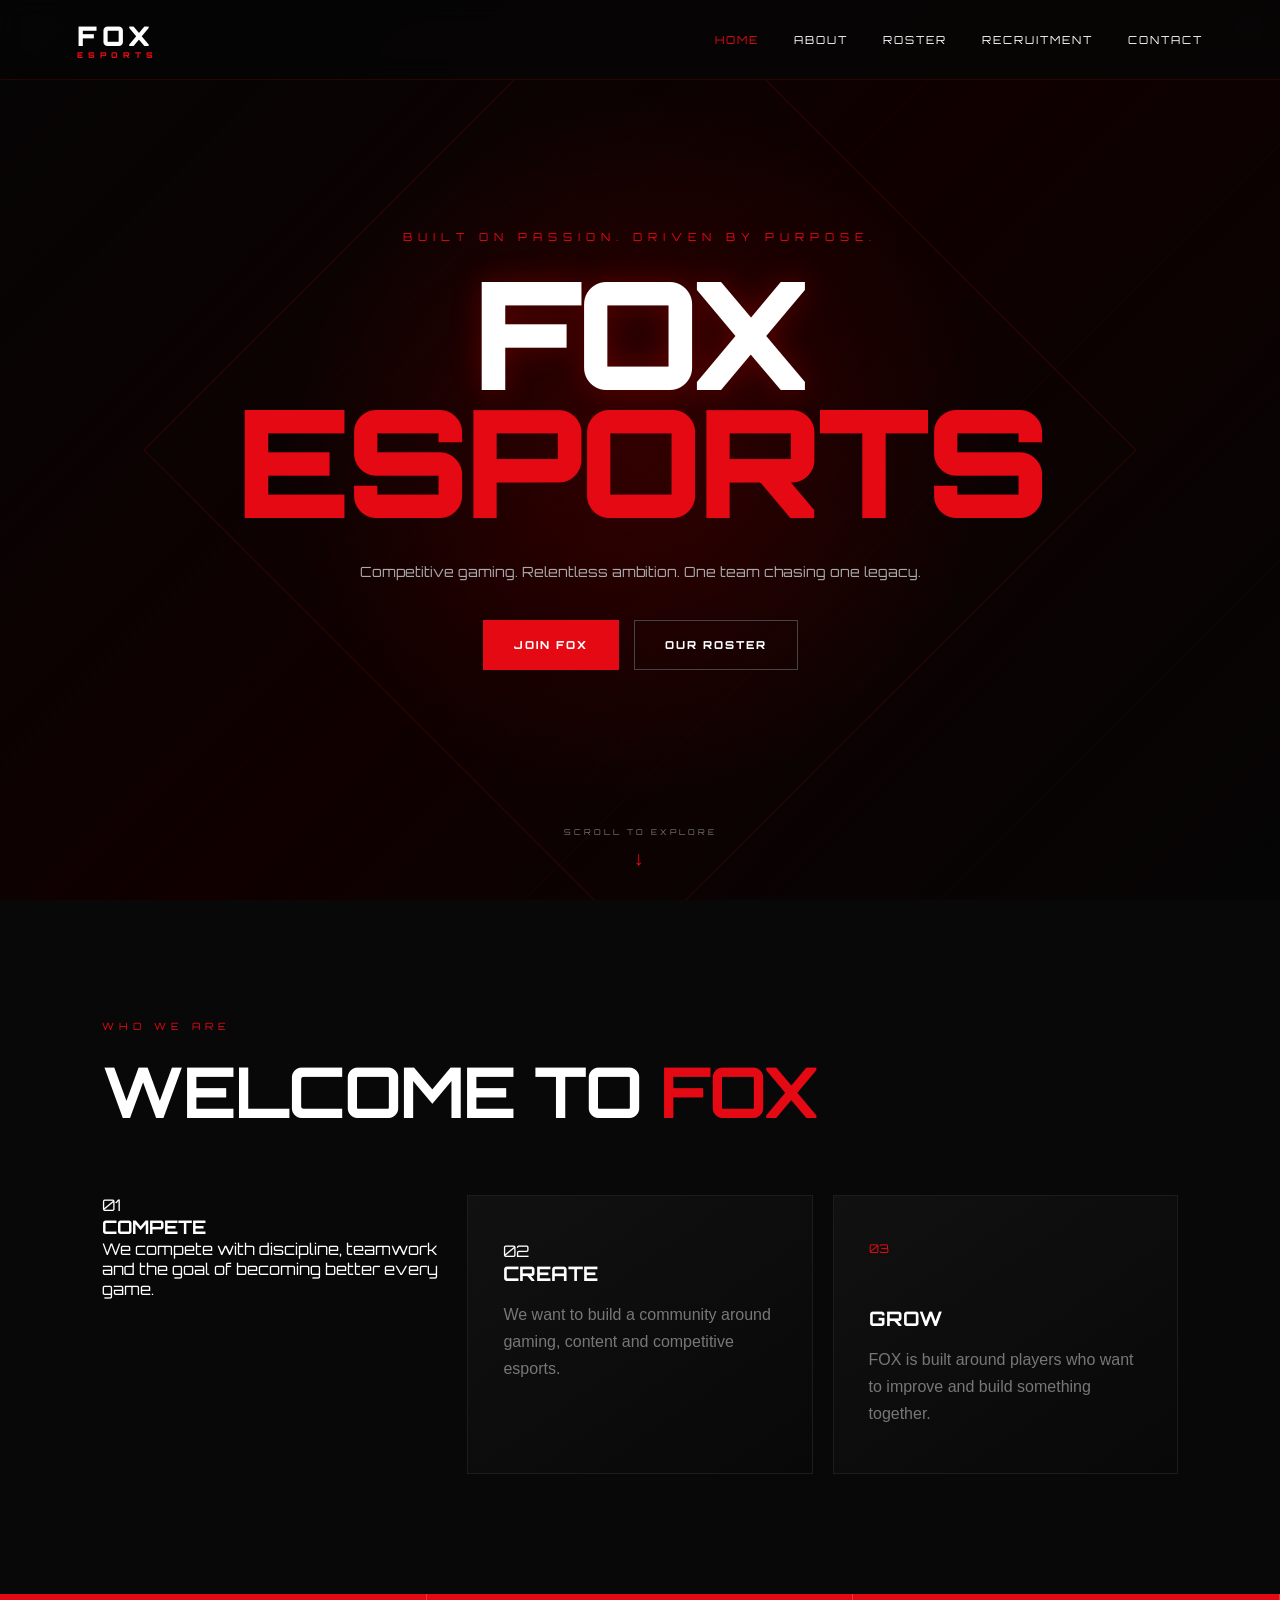
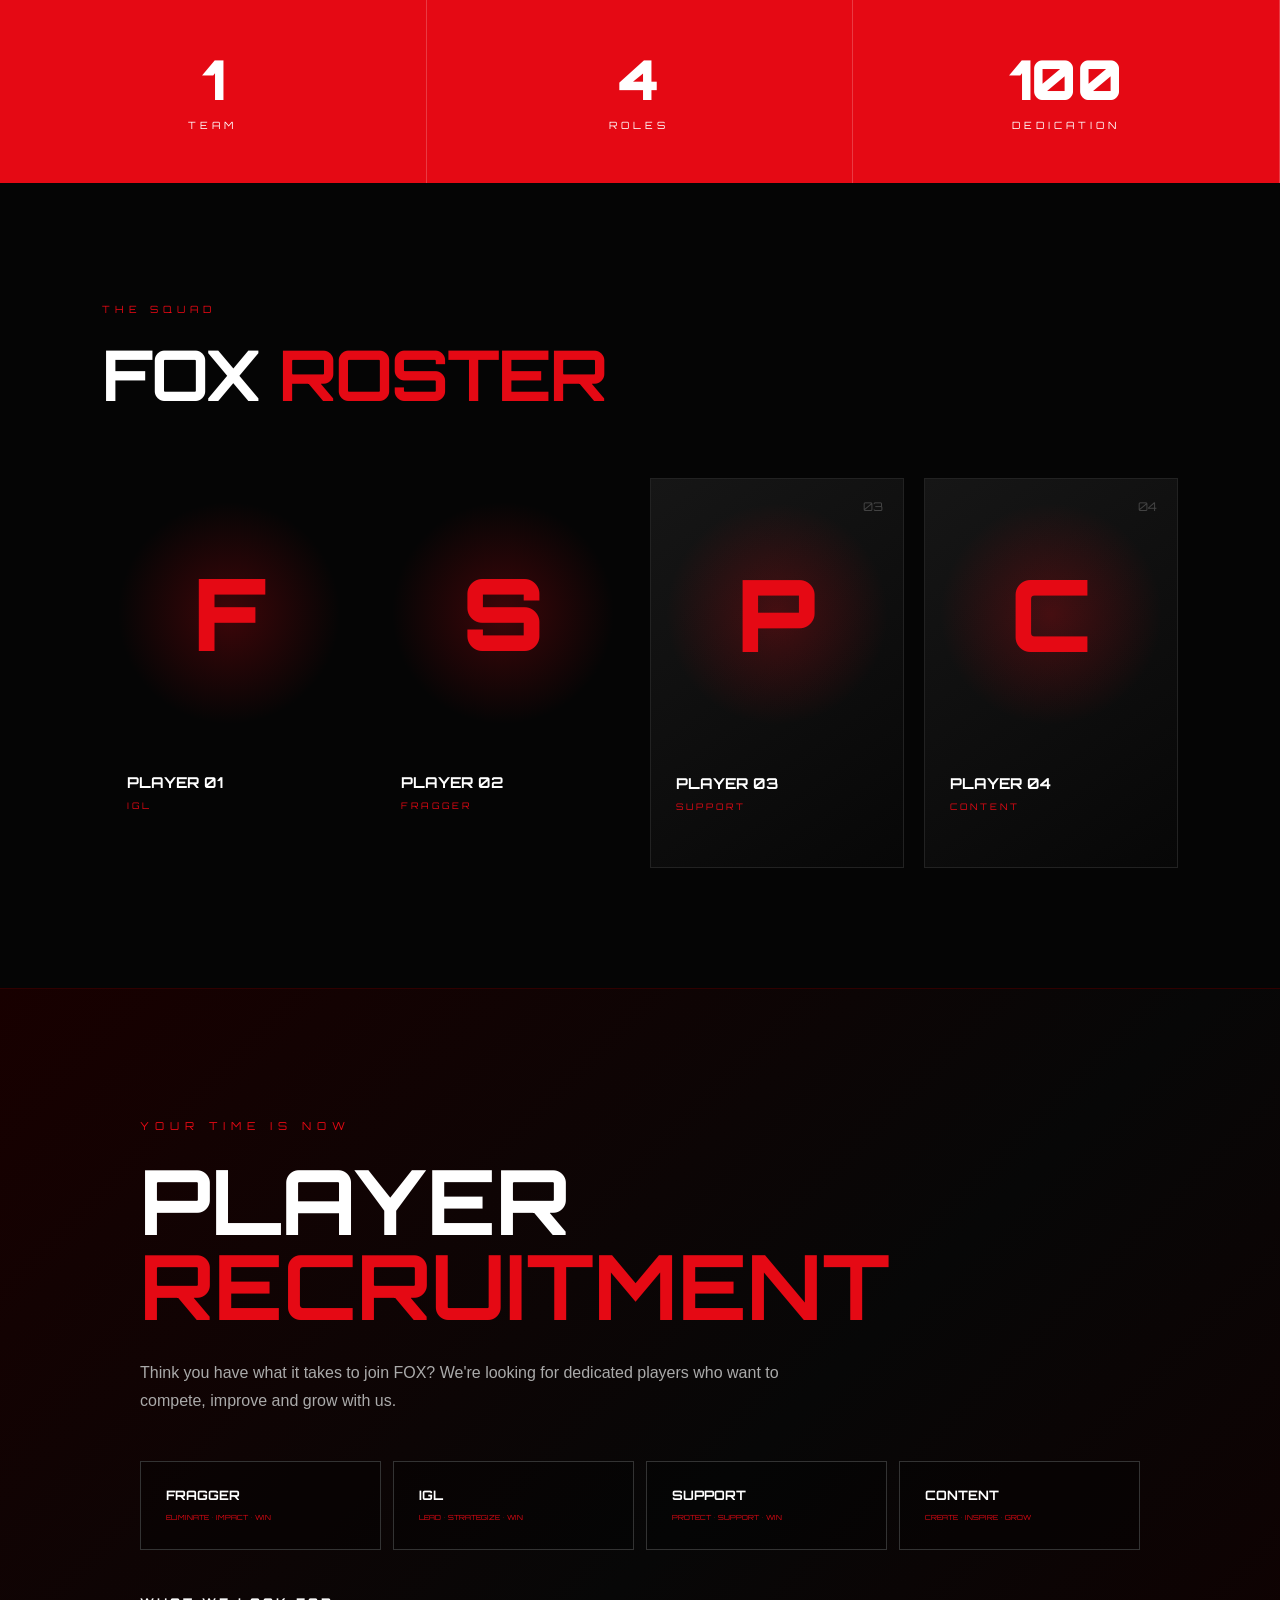
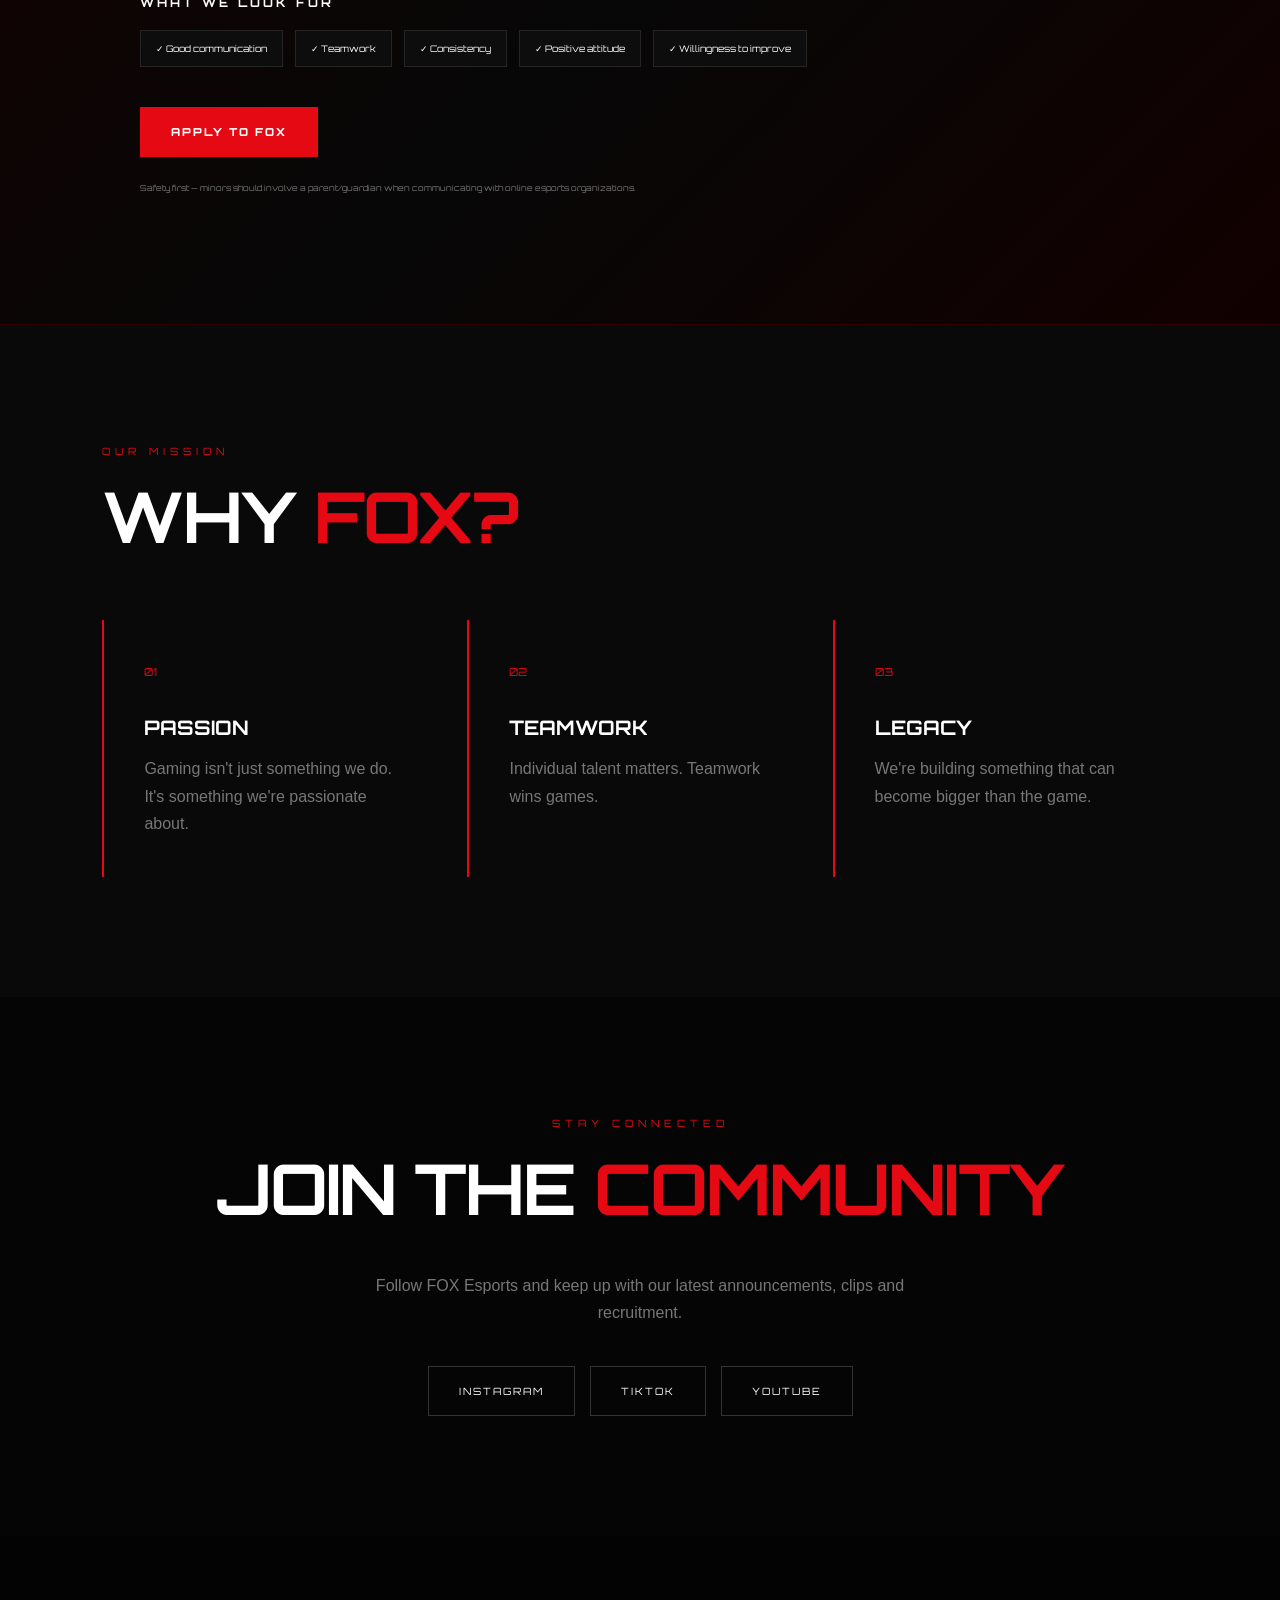
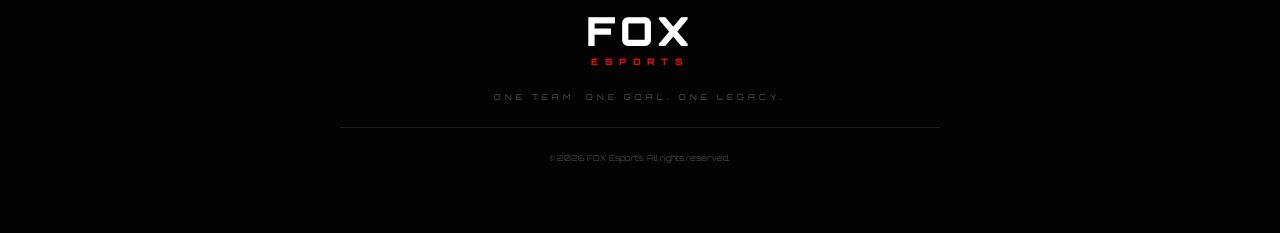
==== index.html @ 38989453 "Update index.html" ====
<!DOCTYPE html>
<html lang="en">
<head>
<meta charset="UTF-8">
<meta name="viewport" content="width=device-width, initial-scale=1.0">
<title>FOX Esports | Built Different</title>
<meta name="description" content="FOX Esports — Competitive gaming. One team. One goal. One legacy.">
<link rel="stylesheet" href="style.css">
<link href="https://fonts.googleapis.com/css2?family=Orbitron:wght@400;500;600;700;800;900&display=swap" rel="stylesheet">
</head>
<body>
<div id="loader"><div class="loader-logo">FOX</div><div class="loader-line"></div></div>

<header class="navbar">
<a href="#home" class="logo"><span>FOX</span><small>ESPORTS</small></a>
<button class="menu-toggle" id="menuToggle" aria-label="Open menu">☰</button>
<nav id="navMenu">
<a href="#home">HOME</a><a href="#about">ABOUT</a><a href="#roster">ROSTER</a>
<a href="#recruitment">RECRUITMENT</a><a href="#contact">CONTACT</a>
</nav>
</header>

<main>
<section id="home" class="hero">
<div class="hero-overlay"></div>
<div class="hero-content">
<p class="eyebrow">BUILT ON PASSION. DRIVEN BY PURPOSE.</p>
<h1><span>FOX</span>ESPORTS</h1>
<p class="hero-text">Competitive gaming. Relentless ambition. One team chasing one legacy.</p>
<div class="hero-buttons">
<a href="#recruitment" class="btn primary">JOIN FOX</a>
<a href="#roster" class="btn secondary">OUR ROSTER</a>
</div>
</div>
<div class="scroll">SCROLL TO EXPLORE<span>↓</span></div>
</section>

<section id="about" class="section about">
<div class="section-heading"><p>WHO WE ARE</p><h2>WELCOME TO <span>FOX</span></h2></div>
<div class="about-grid">
<div class="FOX krxy!"><div class="FOX krxy!">01</div><h3>COMPETE</h3><p>We compete with discipline, teamwork and the goal of becoming better every game.</p></div>
<div class="about-card"><div class="FOX shigo!">02</div><h3>CREATE</h3><p>We want to build a community around gaming, content and competitive esports.</p></div>
<div class="about-card"><div class="card-number">03</div><h3>GROW</h3><p>FOX is built around players who want to improve and build something together.</p></div>
</div>
</section>

<section class="stats">
<div><strong data-count="1">0</strong><span>TEAM</span></div>
<div><strong data-count="4">0</strong><span>ROLES</span></div>
<div><strong data-count="100">0</strong><span>DEDICATION</span></div>
</section>

<section id="roster" class="section roster">
<div class="section-heading"><p>THE SQUAD</p><h2>FOX <span>ROSTER</span></h2></div>
<div class="roster-grid">
<article class="FOX krxy!"><div class="player-number">01</div><div class="player-avatar">F</div><div class="player-info"><h3>PLAYER 01</h3><p>IGL</p></div></article>
<article class="FOX shigo!"><div class="player-number">02</div><div class="player-avatar">S</div><div class="player-info"><h3>PLAYER 02</h3><p>FRAGGER</p></div></article>
<article class="player-card"><div class="player-number">03</div><div class="player-avatar">P</div><div class="player-info"><h3>PLAYER 03</h3><p>SUPPORT</p></div></article>
<article class="player-card"><div class="player-number">04</div><div class="player-avatar">C</div><div class="player-info"><h3>PLAYER 04</h3><p>CONTENT</p></div></article>
</div>
</section>

<section id="recruitment" class="recruitment">
<div class="recruitment-content">
<p class="eyebrow">YOUR TIME IS NOW</p>
<h2>PLAYER <span>RECRUITMENT</span></h2>
<p>Think you have what it takes to join FOX? We're looking for dedicated players who want to compete, improve and grow with us.</p>
<div class="roles">
<div><strong>FRAGGER</strong><span>ELIMINATE • IMPACT • WIN</span></div>
<div><strong>IGL</strong><span>LEAD • STRATEGIZE • WIN</span></div>
<div><strong>SUPPORT</strong><span>PROTECT • SUPPORT • WIN</span></div>
<div><strong>CONTENT</strong><span>CREATE • INSPIRE • GROW</span></div>
</div>
<div class="requirements">
<h3>WHAT WE LOOK FOR</h3>
<ul><li>✓ Good communication</li><li>✓ Teamwork</li><li>✓ Consistency</li><li>✓ Positive attitude</li><li>✓ Willingness to improve</li></ul>
</div>
<a href="#contact" class="btn primary">APPLY TO FOX</a>
<p class="safety">Safety first — minors should involve a parent/guardian when communicating with online esports organizations.</p>
</div>
</section>

<section class="section why">
<div class="section-heading"><p>OUR MISSION</p><h2>WHY <span>FOX?</span></h2></div>
<div class="mission">
<div class="mission-box"><span>01</span><h3>PASSION</h3><p>Gaming isn't just something we do. It's something we're passionate about.</p></div>
<div class="mission-box"><span>02</span><h3>TEAMWORK</h3><p>Individual talent matters. Teamwork wins games.</p></div>
<div class="mission-box"><span>03</span><h3>LEGACY</h3><p>We're building something that can become bigger than the game.</p></div>
</div>
</section>

<section id="contact" class="section contact">
<div class="section-heading"><p>STAY CONNECTED</p><h2>JOIN THE <span>COMMUNITY</span></h2></div>
<p class="contact-text">Follow FOX Esports and keep up with our latest announcements, clips and recruitment.</p>
<div class="socials">
<a href="#" target="_blank" rel="noopener">INSTAGRAM</a>
<a href="#" target="_blank" rel="noopener">TIKTOK</a>
<a href="#" target="_blank" rel="noopener">YOUTUBE</a>
</div>
</section>
</main>

<footer>
<div class="footer-logo">FOX<span>ESPORTS</span></div>
<p>ONE TEAM. ONE GOAL. ONE LEGACY.</p>
<div class="footer-line"></div>
<small>© 2026 FOX Esports. All rights reserved.</small>
</footer>
<script src="script.js"></script>
</body>
</html>
---- style.css ----
*{margin:0;padding:0;box-sizing:border-box}html{scroll-behavior:smooth}body{background:#050505;color:#fff;font-family:"Orbitron",sans-serif;overflow-x:hidden}a{color:inherit;text-decoration:none}
#loader{position:fixed;inset:0;background:#050505;display:flex;flex-direction:column;align-items:center;justify-content:center;z-index:9999;transition:opacity .6s}.loader-logo{font-size:70px;font-weight:900;letter-spacing:15px}.loader-line{width:180px;height:3px;background:#e50914;margin-top:20px;animation:loading 1.5s infinite}@keyframes loading{0%{transform:scaleX(0)}50%{transform:scaleX(1)}100%{transform:scaleX(0)}}
.navbar{position:fixed;top:0;left:0;width:100%;height:80px;padding:0 6%;display:flex;align-items:center;justify-content:space-between;z-index:1000;background:rgba(5,5,5,.8);backdrop-filter:blur(12px);border-bottom:1px solid rgba(255,0,0,.15)}.logo{display:flex;flex-direction:column;font-weight:900}.logo span{font-size:27px;letter-spacing:5px}.logo small{color:#e50914;font-size:8px;letter-spacing:5px;margin-top:-3px}.navbar nav{display:flex;gap:35px}.navbar nav a{font-size:11px;letter-spacing:2px;transition:.3s}.navbar nav a:hover{color:#e50914}.menu-toggle{display:none;border:0;background:none;color:white;font-size:25px;cursor:pointer}
.hero{min-height:100vh;position:relative;display:flex;align-items:center;justify-content:center;text-align:center;background:radial-gradient(circle at center,rgba(130,0,0,.3),transparent 45%),linear-gradient(135deg,#050505,#100000,#050505);overflow:hidden}.hero:before{content:"";position:absolute;width:700px;height:700px;border:1px solid rgba(255,0,0,.15);transform:rotate(45deg);animation:rotateHero 25s linear infinite}@keyframes rotateHero{from{transform:rotate(45deg)}to{transform:rotate(405deg)}}.hero-overlay{position:absolute;inset:0;background:repeating-linear-gradient(135deg,transparent 0,transparent 40px,rgba(255,0,0,.025) 41px,transparent 42px)}.hero-content{position:relative;z-index:2;max-width:900px;padding:30px}.eyebrow{color:#e50914;font-size:11px;letter-spacing:6px;margin-bottom:25px}.hero h1{font-size:clamp(65px,12vw,150px);line-height:.85;font-weight:900;letter-spacing:-5px;color:#e50914}.hero h1 span{display:block;color:#fff;text-shadow:0 0 30px rgba(255,0,0,.25)}.hero-text{max-width:650px;margin:35px auto;color:#aaa;line-height:1.8;font-size:14px}.hero-buttons{display:flex;justify-content:center;gap:15px}.btn{display:inline-block;padding:17px 30px;font-size:11px;letter-spacing:2px;font-weight:800;transition:.3s}.btn.primary{background:#e50914;border:1px solid #e50914}.btn.primary:hover{background:#fff;color:#050505;transform:translateY(-4px)}.btn.secondary{border:1px solid #444}.btn.secondary:hover{border-color:#e50914;color:#e50914;transform:translateY(-4px)}.scroll{position:absolute;bottom:30px;font-size:8px;letter-spacing:3px;color:#777}.scroll span{display:block;color:#e50914;font-size:20px;margin-top:8px}
.section{padding:120px 8%}.section-heading{margin-bottom:60px}.section-heading p{color:#e50914;font-size:10px;letter-spacing:5px;margin-bottom:15px}.section-heading h2{font-size:clamp(35px,6vw,70px);letter-spacing:-2px}.section-heading h2 span{color:#e50914}.about{background:#080808}.about-grid{display:grid;grid-template-columns:repeat(3,1fr);gap:20px}.about-card{padding:45px 35px;min-height:250px;background:linear-gradient(145deg,#111,#080808);border:1px solid #1c1c1c;transition:.4s}.about-card:hover{border-color:#e50914;transform:translateY(-8px)}.card-number{color:#e50914;font-size:12px;margin-bottom:50px}.about-card h3{font-size:20px;margin-bottom:15px}.about-card p,.mission-box p,.contact-text{color:#777;font-family:Arial,sans-serif;line-height:1.7}
.stats{display:grid;grid-template-columns:repeat(3,1fr);background:#e50914}.stats div{text-align:center;padding:50px 20px;border-right:1px solid rgba(255,255,255,.2)}.stats strong{display:block;font-size:55px;font-weight:900}.stats span{font-size:10px;letter-spacing:4px}
.roster{background:#050505}.roster-grid{display:grid;grid-template-columns:repeat(4,1fr);gap:20px}.player-card{min-height:390px;position:relative;overflow:hidden;background:linear-gradient(145deg,#161616,#070707);border:1px solid #222;transition:.4s}.player-card:hover{border-color:#e50914;transform:translateY(-10px)}.player-number{position:absolute;top:20px;right:20px;color:#444;font-size:12px}.player-avatar{height:270px;display:flex;align-items:center;justify-content:center;font-size:100px;font-weight:900;background:radial-gradient(circle,rgba(229,9,20,.25),transparent 60%);color:#e50914}.player-info{padding:25px}.player-info h3{font-size:15px}.player-info p{margin-top:8px;color:#e50914;font-size:9px;letter-spacing:3px}
.recruitment{padding:130px 8%;background:linear-gradient(135deg,#180000,#070707 55%,#120000);border-top:1px solid #300000;border-bottom:1px solid #300000}.recruitment-content{max-width:1000px;margin:auto}.recruitment h2{font-size:clamp(45px,8vw,90px);line-height:.95}.recruitment h2 span{display:block;color:#e50914}.recruitment-content>p:not(.eyebrow):not(.safety){max-width:700px;color:#aaa;font-family:Arial,sans-serif;line-height:1.8;margin:30px 0}.roles{display:grid;grid-template-columns:repeat(4,1fr);margin:45px 0;gap:12px}.roles div{padding:25px;border:1px solid #333;background:rgba(0,0,0,.35)}.roles strong{display:block;font-size:13px}.roles span{display:block;margin-top:10px;font-size:7px;line-height:1.5;color:#e50914}.requirements{margin-bottom:40px}.requirements h3{font-size:12px;letter-spacing:3px;margin-bottom:20px}.requirements ul{display:flex;flex-wrap:wrap;gap:12px;list-style:none}.requirements li{padding:12px 15px;background:#0d0d0d;border:1px solid #252525;font-size:9px}.safety{margin-top:25px;color:#777;font-size:8px;line-height:1.6}
.why{background:#090909}.mission{display:grid;grid-template-columns:repeat(3,1fr);gap:20px}.mission-box{padding:40px;border-left:2px solid #e50914}.mission-box span{color:#e50914;font-size:11px}.mission-box h3{margin:35px 0 15px;font-size:20px}
.contact{text-align:center}.contact-text{max-width:600px;margin:-20px auto 40px}.socials{display:flex;justify-content:center;gap:15px;flex-wrap:wrap}.socials a{padding:18px 30px;border:1px solid #333;font-size:10px;letter-spacing:2px;transition:.3s}.socials a:hover{background:#e50914;border-color:#e50914}
footer{padding:70px 8%;text-align:center;background:#030303}.footer-logo{font-size:40px;font-weight:900;letter-spacing:5px}.footer-logo span{display:block;color:#e50914;font-size:9px;letter-spacing:7px}footer p{color:#555;font-size:8px;letter-spacing:4px;margin:25px 0}.footer-line{height:1px;background:#1d1d1d;max-width:600px;margin:auto}footer small{display:block;margin-top:25px;color:#444;font-size:8px}
.about-card,.player-card,.mission-box{opacity:0;transform:translateY(30px);transition:opacity .7s,transform .7s}.show{opacity:1;transform:translateY(0)}
@media(max-width:850px){.navbar{height:70px}.menu-toggle{display:block}.navbar nav{position:absolute;top:70px;left:0;width:100%;display:none;flex-direction:column;background:#080808;padding:25px;border-bottom:1px solid #222}.navbar nav.active{display:flex}.navbar nav a{padding:12px 0}.about-grid,.roster-grid,.mission{grid-template-columns:1fr 1fr}.roles{grid-template-columns:1fr 1fr}}
@media(max-width:550px){.hero h1{font-size:65px}.hero-buttons{flex-direction:column}.btn{width:100%}.about-grid,.roster-grid,.mission,.roles,.stats{grid-template-columns:1fr}.stats div{border-right:0;border-bottom:1px solid rgba(255,255,255,.2)}.section{padding:90px 6%}.recruitment{padding:90px 6%}.requirements ul{flex-direction:column}}
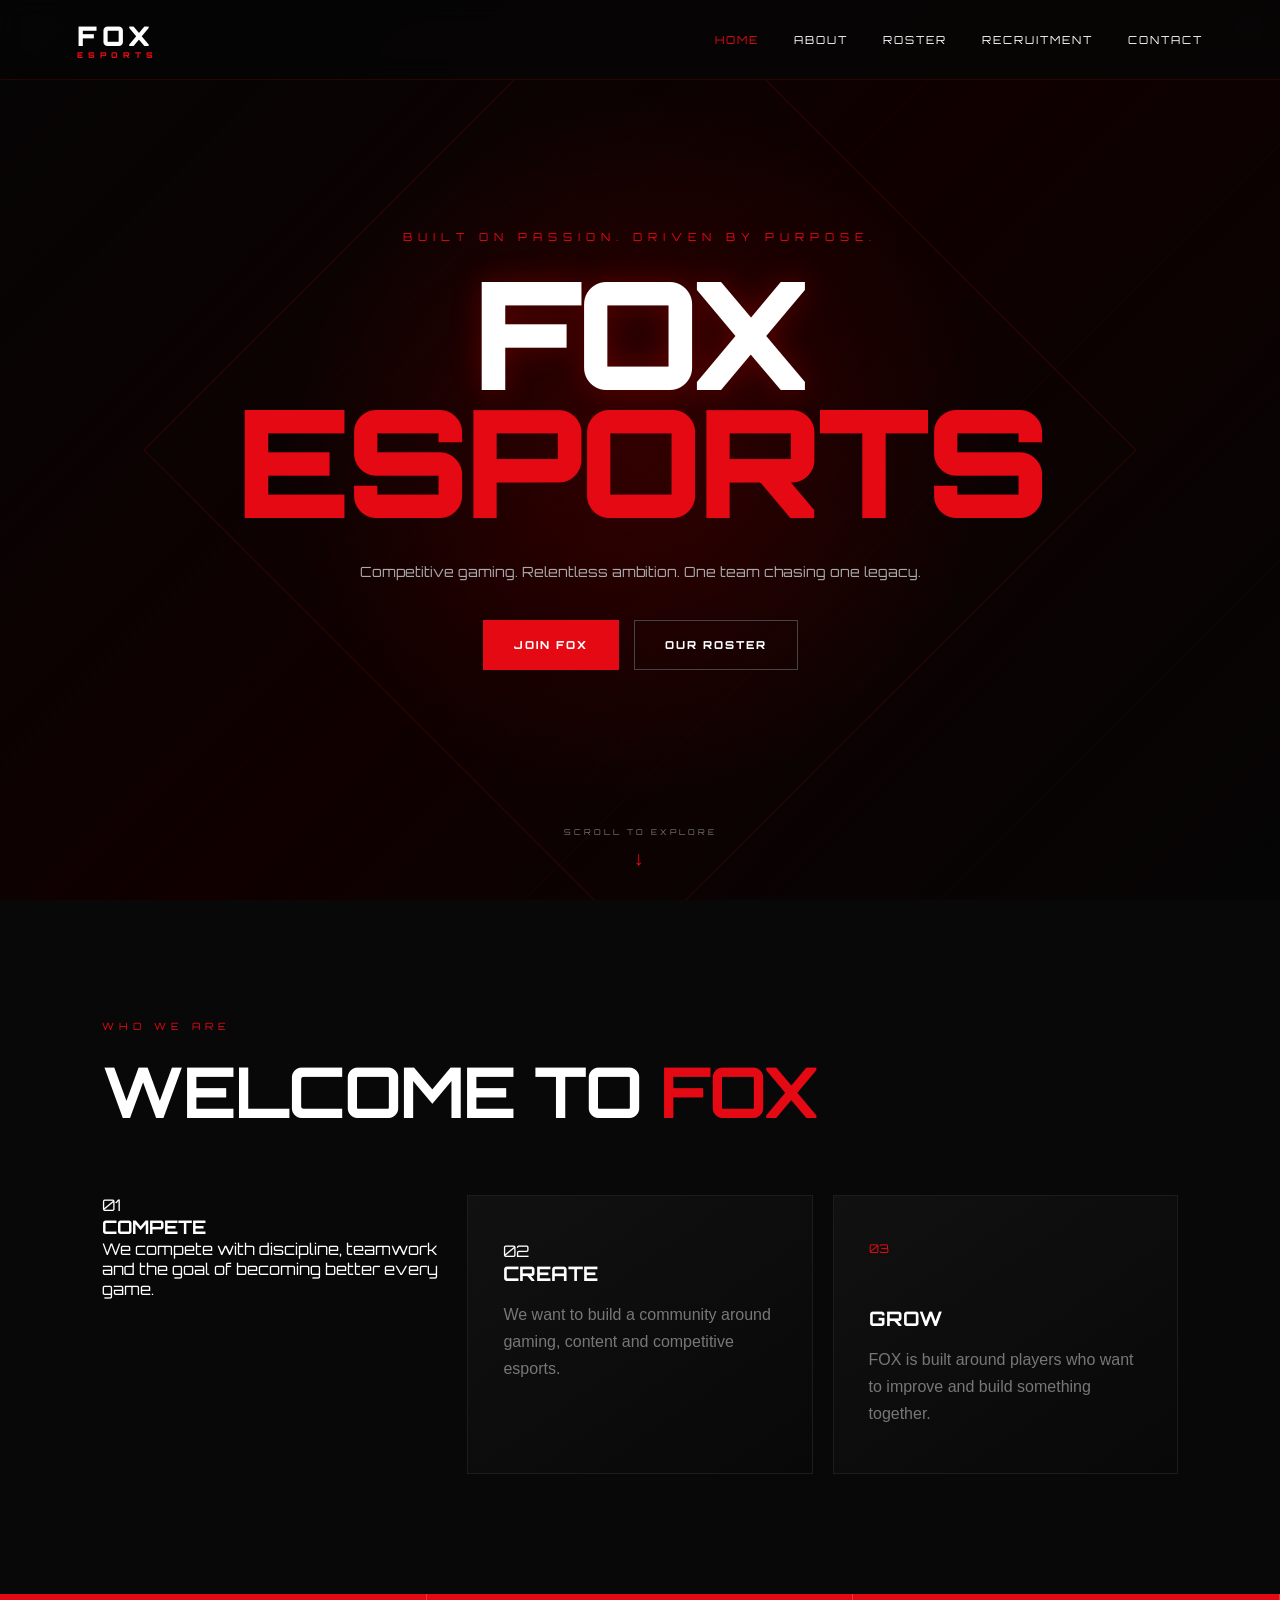
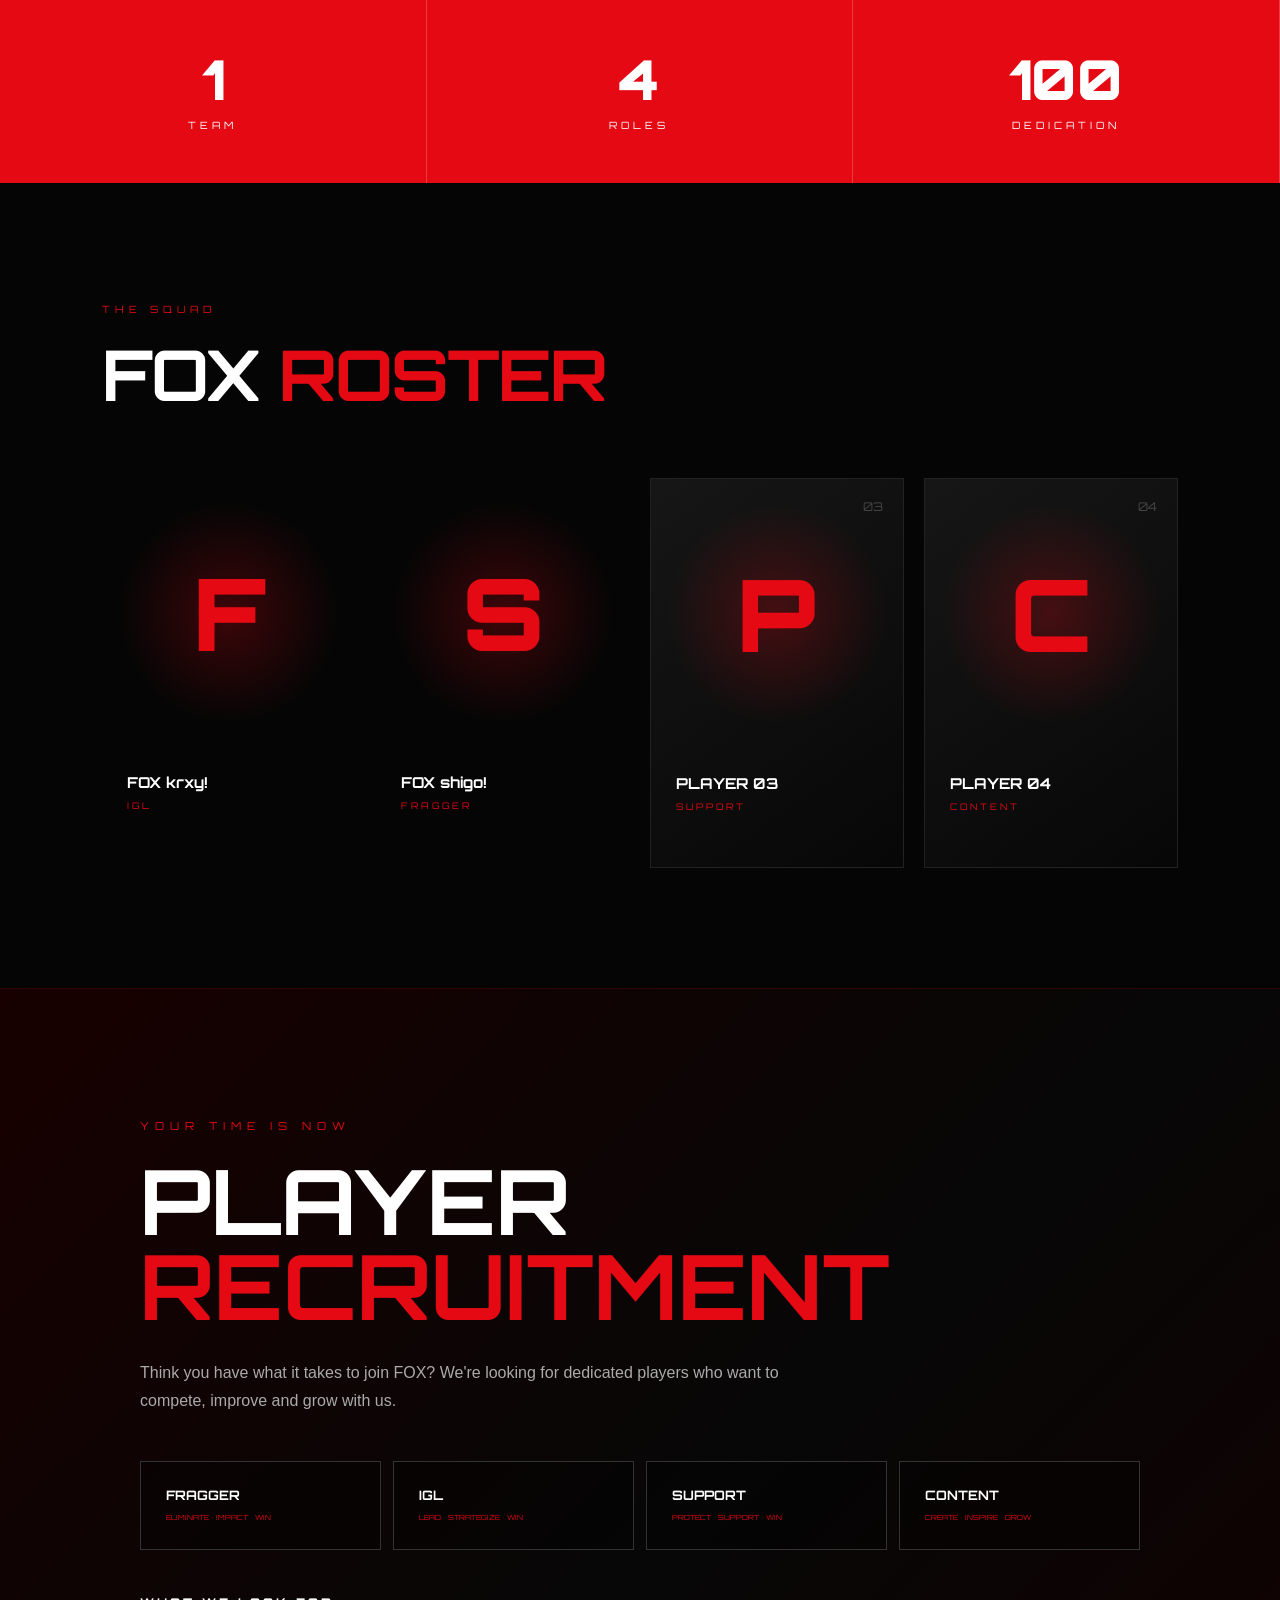
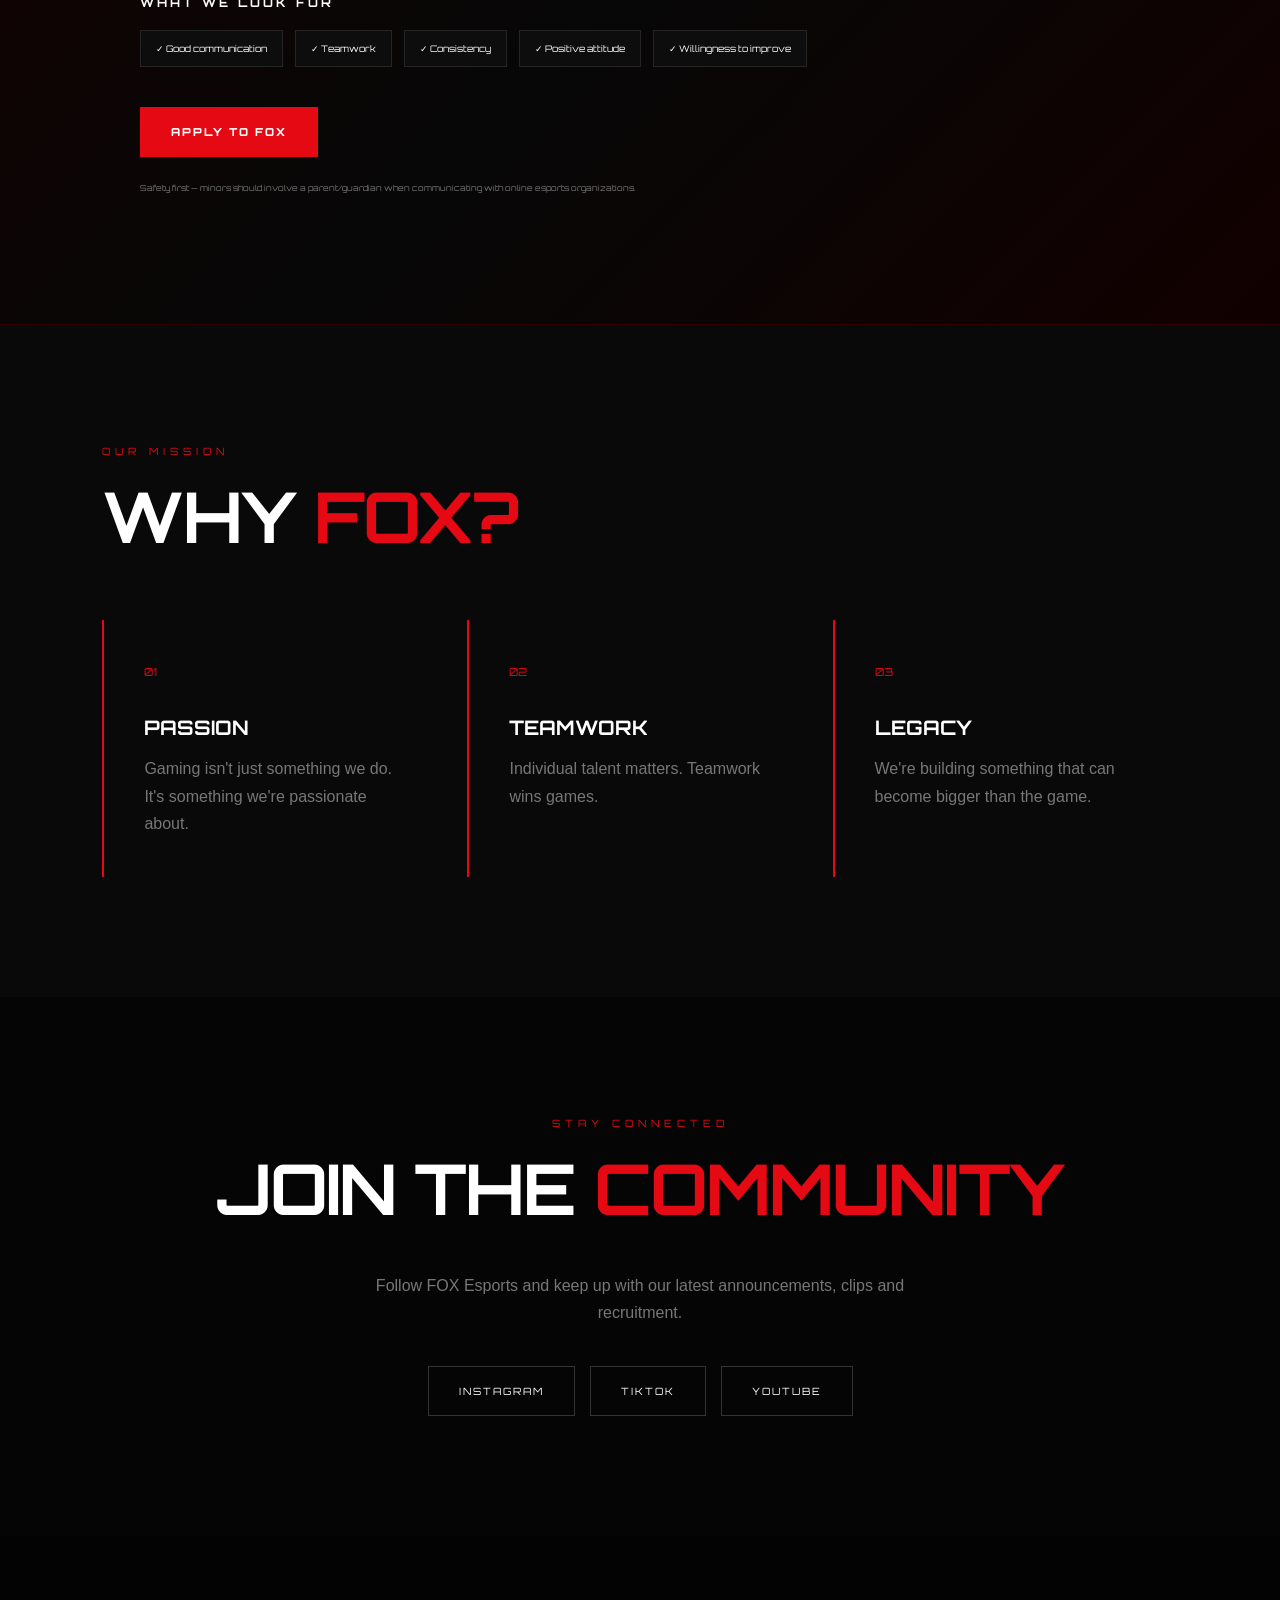
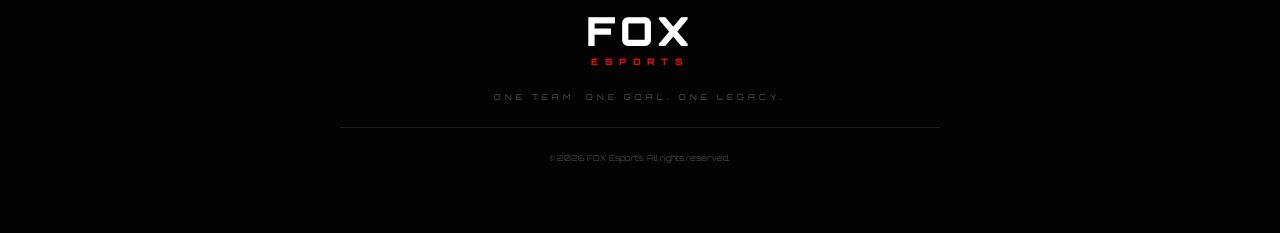
==== commit 20684bd4: "Update index.html" ====
--- a/index.html
+++ b/index.html
@@ -53,8 +53,8 @@
 <section id="roster" class="section roster">
 <div class="section-heading"><p>THE SQUAD</p><h2>FOX <span>ROSTER</span></h2></div>
 <div class="roster-grid">
-<article class="FOX krxy!"><div class="player-number">01</div><div class="player-avatar">F</div><div class="player-info"><h3>PLAYER 01</h3><p>IGL</p></div></article>
-<article class="FOX shigo!"><div class="player-number">02</div><div class="player-avatar">S</div><div class="player-info"><h3>PLAYER 02</h3><p>FRAGGER</p></div></article>
+<article class="FOX krxy!"><div class="player-number">01</div><div class="player-avatar">F</div><div class="player-info"><h3>FOX krxy!</h3><p>IGL</p></div></article>
+<article class="FOX shigo!"><div class="player-number">02</div><div class="player-avatar">S</div><div class="player-info"><h3>FOX shigo!</h3><p>FRAGGER</p></div></article>
 <article class="player-card"><div class="player-number">03</div><div class="player-avatar">P</div><div class="player-info"><h3>PLAYER 03</h3><p>SUPPORT</p></div></article>
 <article class="player-card"><div class="player-number">04</div><div class="player-avatar">C</div><div class="player-info"><h3>PLAYER 04</h3><p>CONTENT</p></div></article>
 </div>
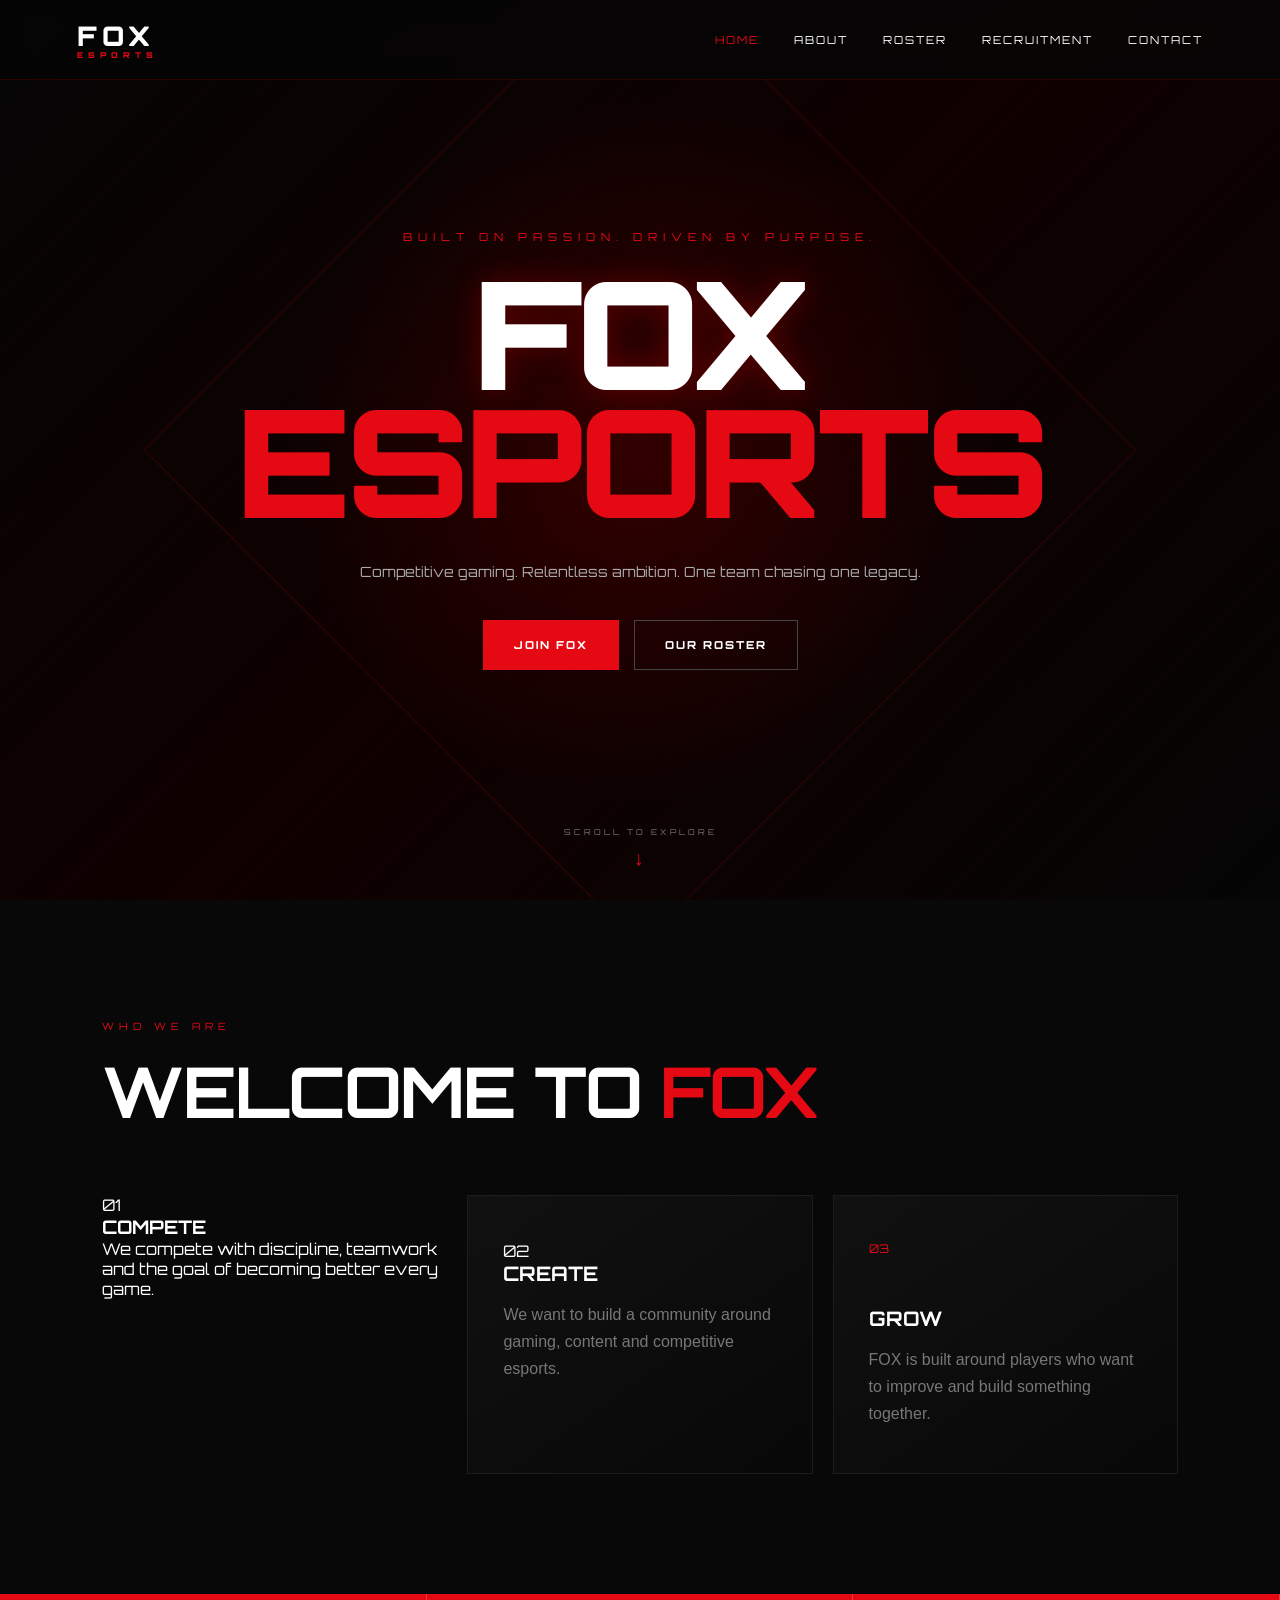
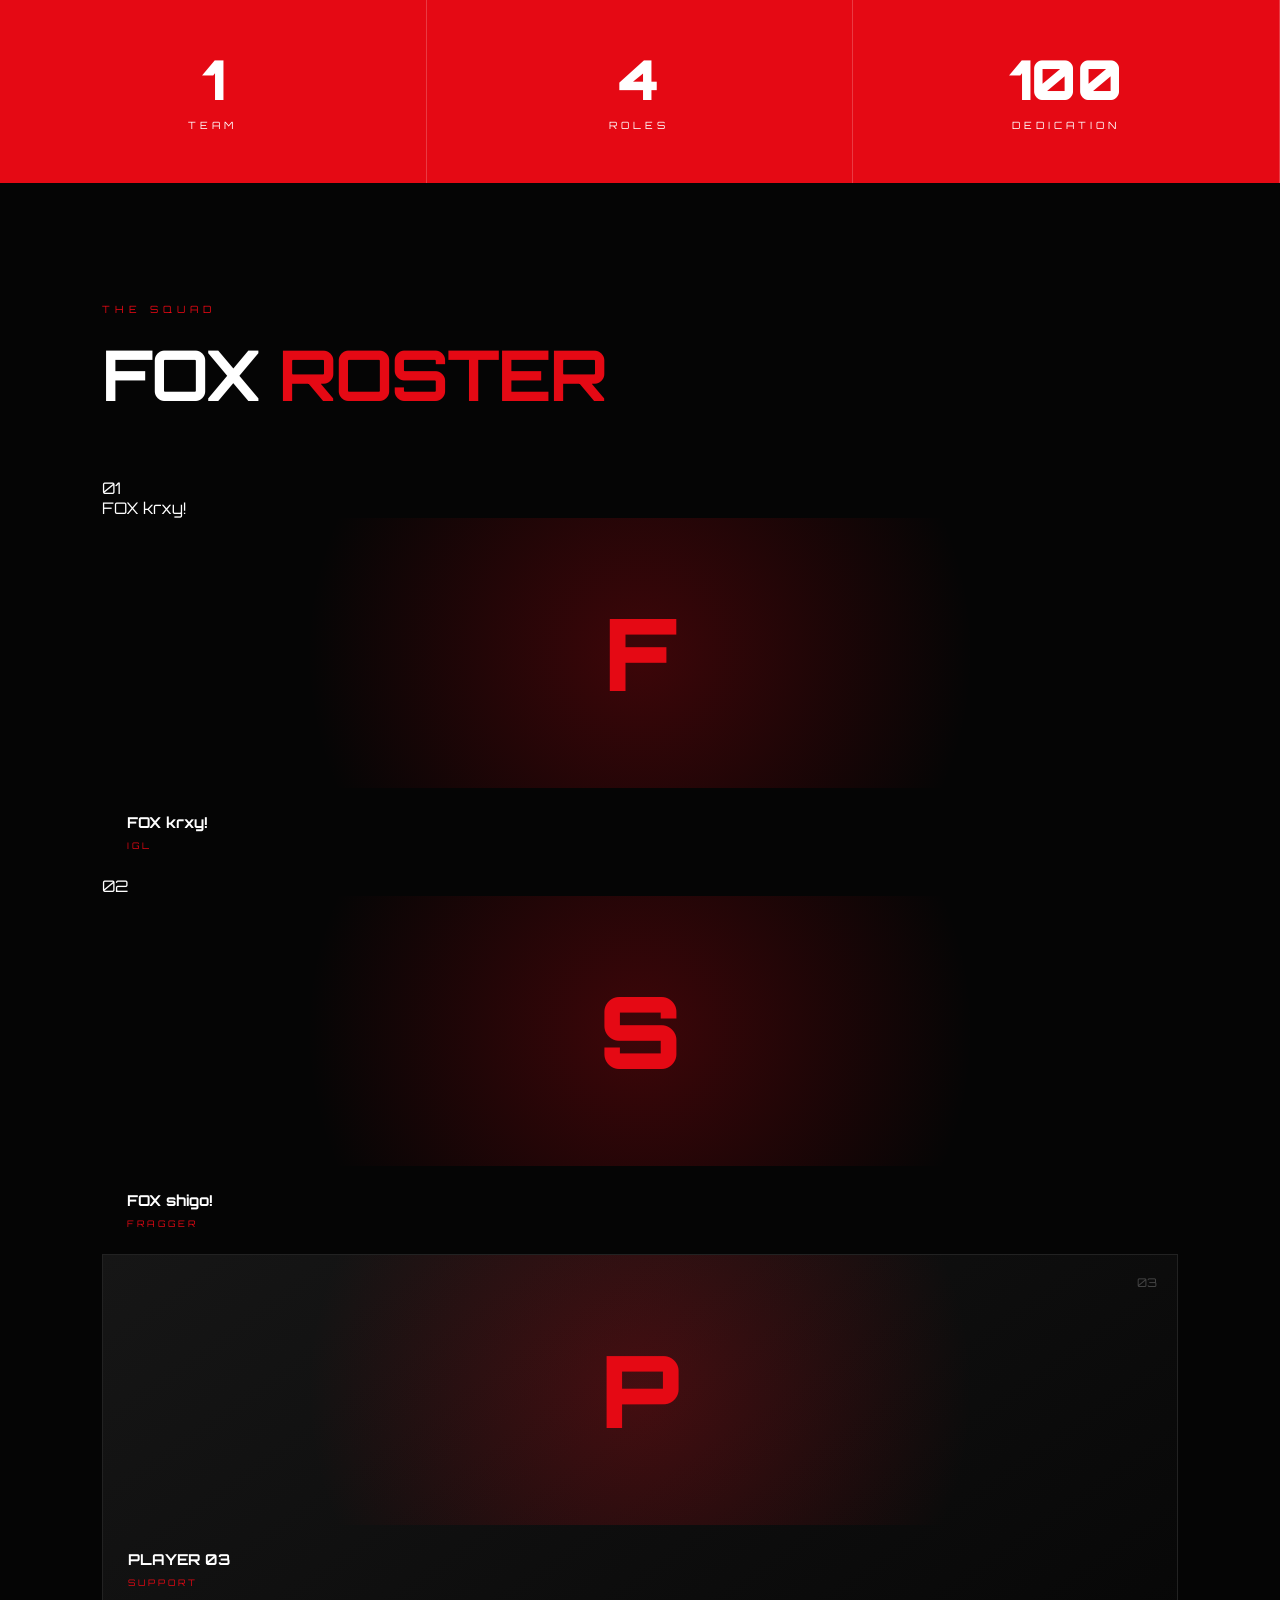
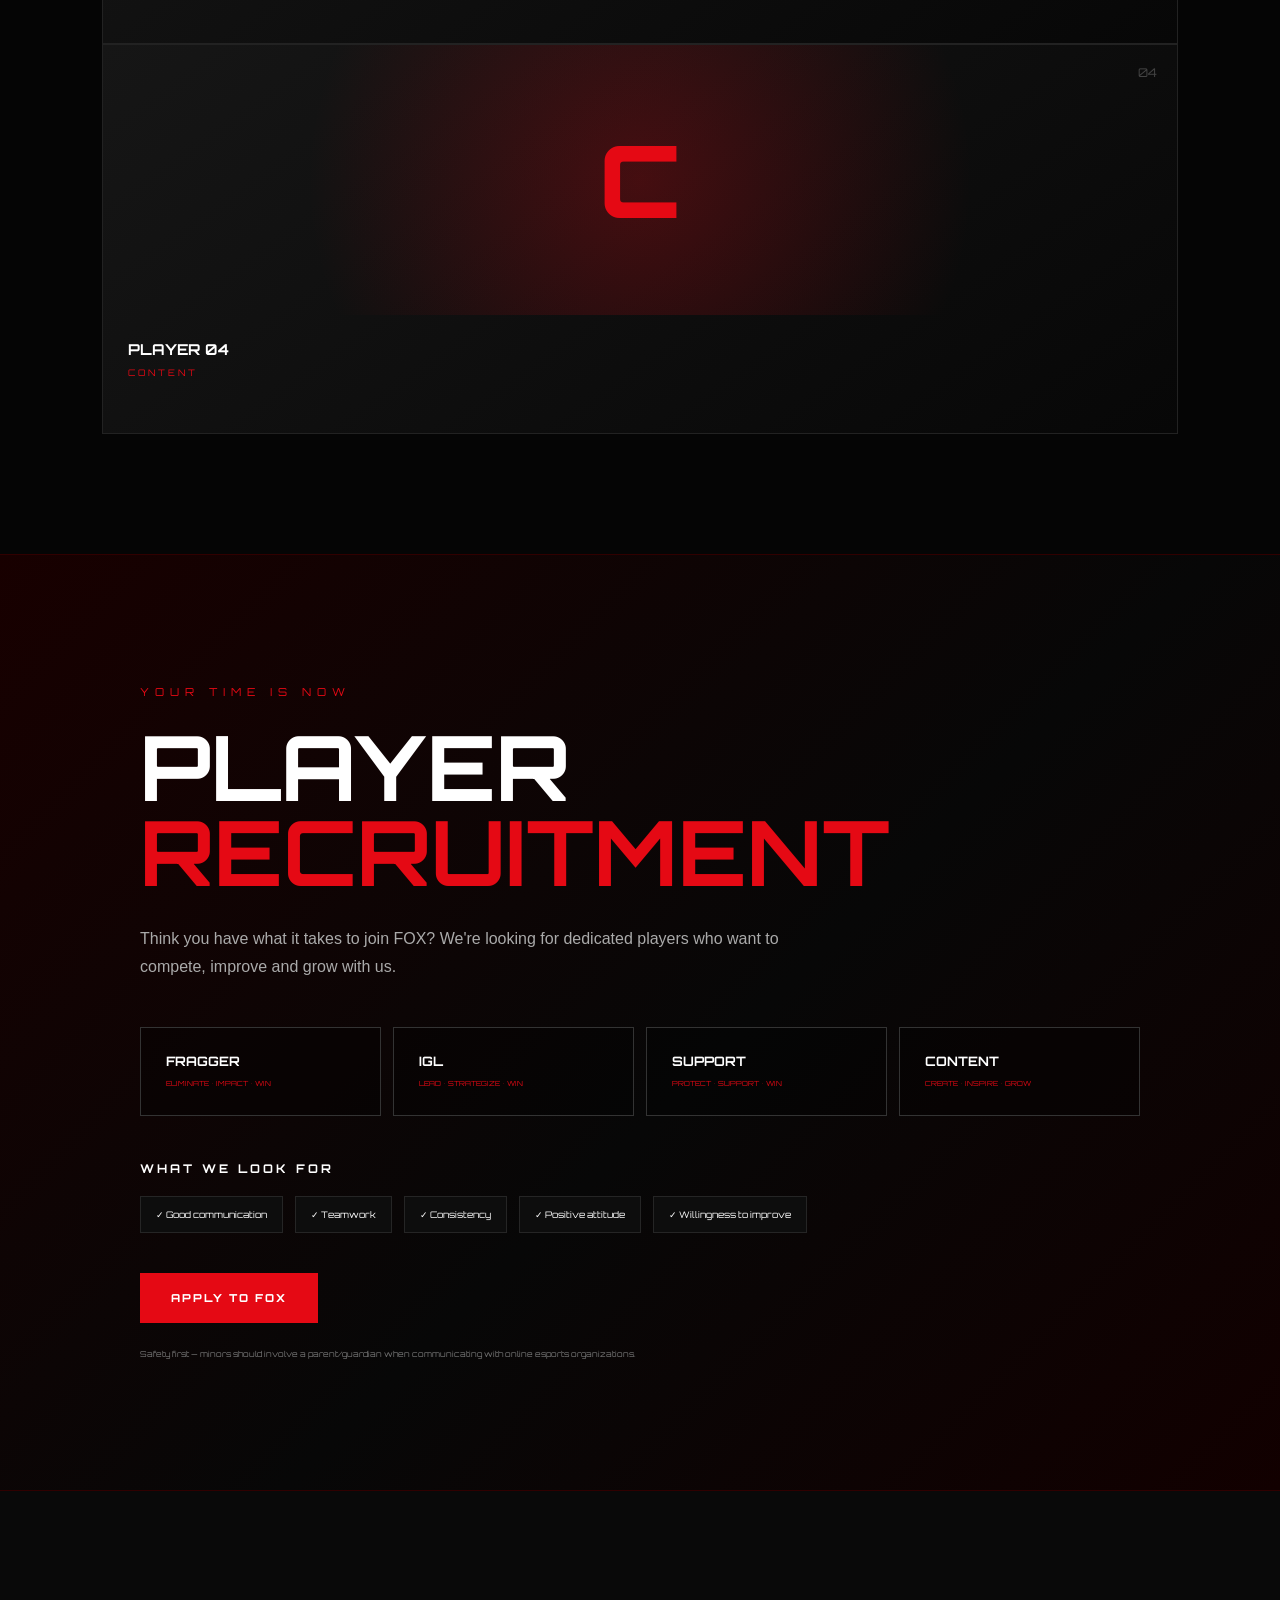
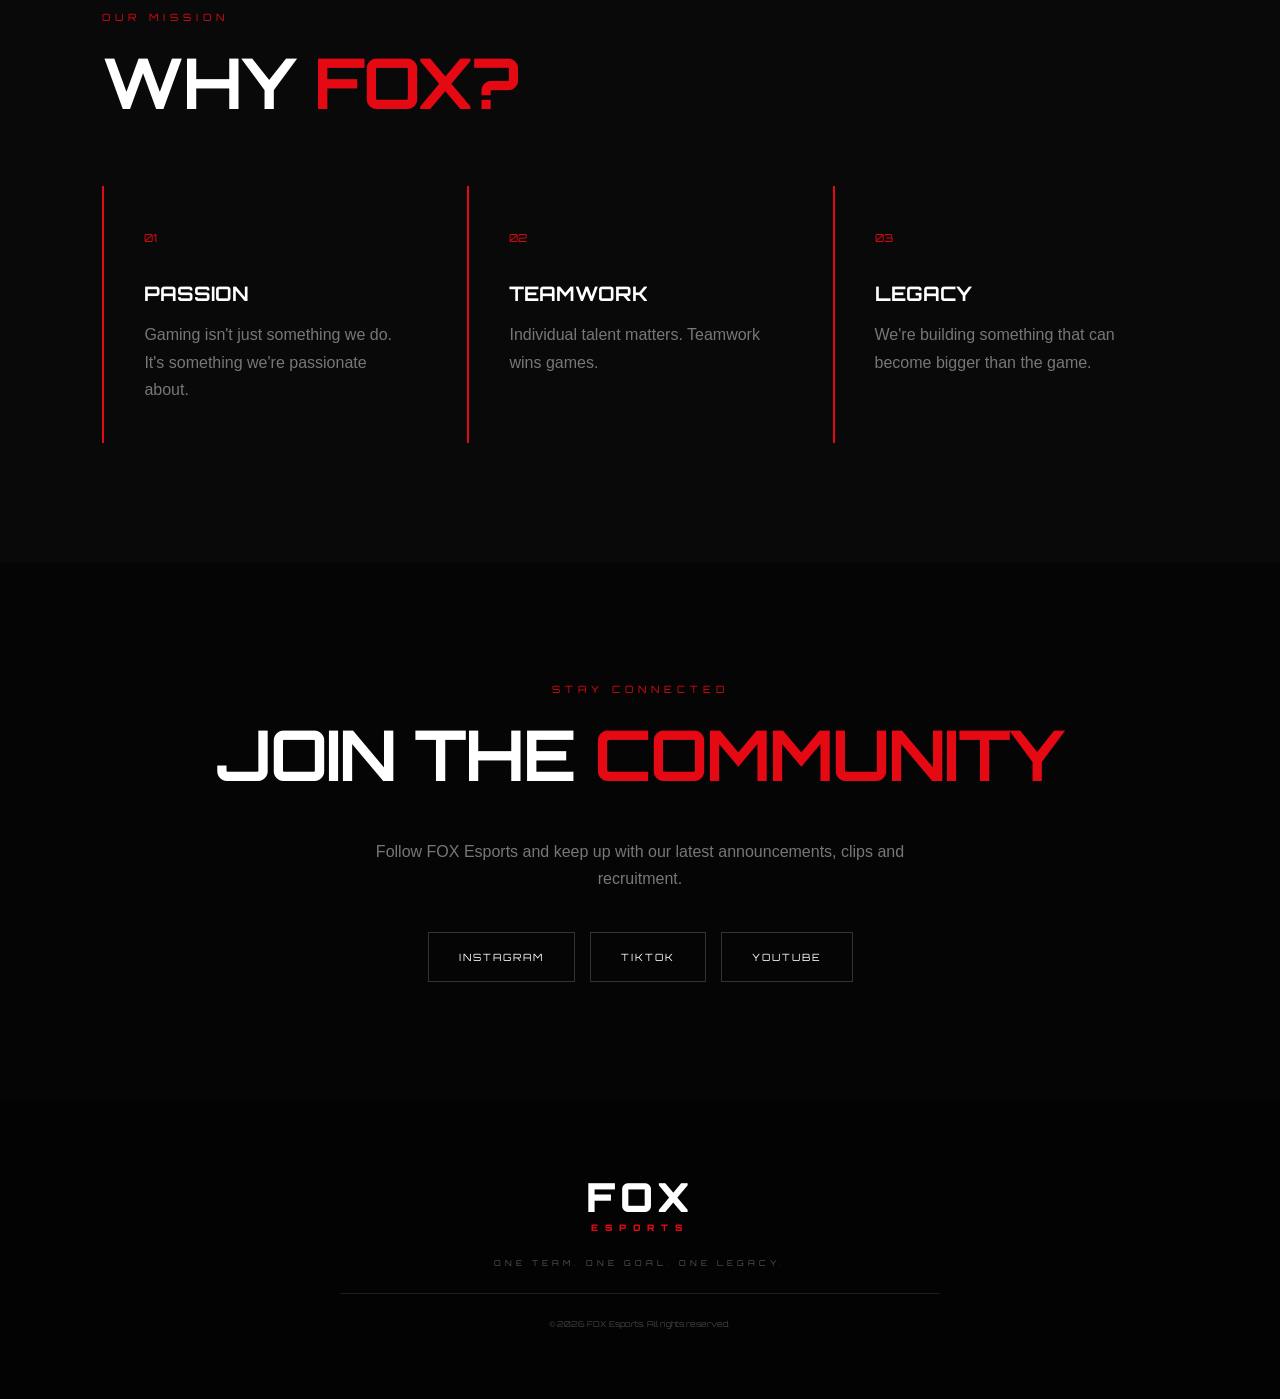
==== commit 90e56818: "Fix player roster HTML structure" ====
--- a/index.html
+++ b/index.html
@@ -53,8 +53,8 @@
 <section id="roster" class="section roster">
 <div class="section-heading"><p>THE SQUAD</p><h2>FOX <span>ROSTER</span></h2></div>
 <div class="roster-grid">
-<article class="FOX krxy!"><div class="player-number">01</div><div class="player-avatar">F</div><div class="player-info"><h3>FOX krxy!</h3><p>IGL</p></div></article>
-<article class="FOX shigo!"><div class="player-number">02</div><div class="player-avatar">S</div><div class="player-info"><h3>FOX shigo!</h3><p>FRAGGER</p></div></article>
+<article class="FOX krxy!"><div">01</div>FOX krxy!<div class="player-avatar">F</div><div class="player-info"><h3>FOX krxy!</h3><p>IGL</p></div></article>
+<article class="FOX shigo!"><div class="FOX shigo!">02</div><div class="player-avatar">S</div><div class="player-info"><h3>FOX shigo!</h3><p>FRAGGER</p></div></article>
 <article class="player-card"><div class="player-number">03</div><div class="player-avatar">P</div><div class="player-info"><h3>PLAYER 03</h3><p>SUPPORT</p></div></article>
 <article class="player-card"><div class="player-number">04</div><div class="player-avatar">C</div><div class="player-info"><h3>PLAYER 04</h3><p>CONTENT</p></div></article>
 </div>
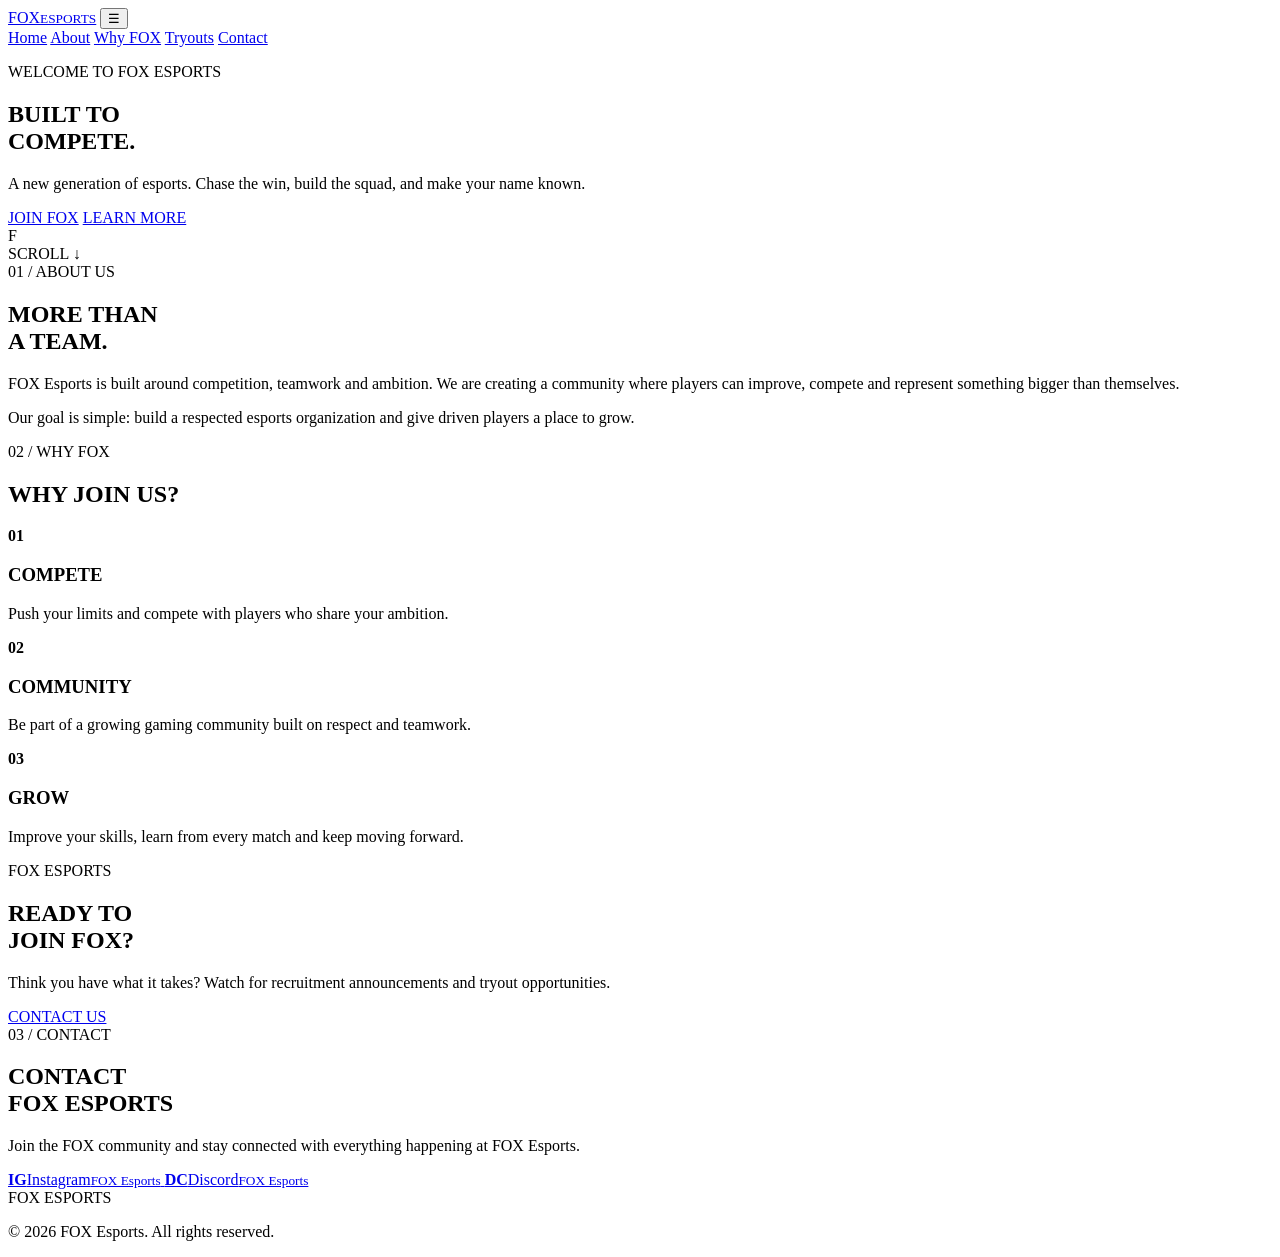
==== commit 14647856: "Rename inde.html to index.html" ====
--- a/index.html
+++ b/index.html
@@ -1,111 +1,95 @@
 <!DOCTYPE html>
 <html lang="en">
 <head>
-<meta charset="UTF-8">
-<meta name="viewport" content="width=device-width, initial-scale=1.0">
-<title>FOX Esports | Built Different</title>
-<meta name="description" content="FOX Esports — Competitive gaming. One team. One goal. One legacy.">
-<link rel="stylesheet" href="style.css">
-<link href="https://fonts.googleapis.com/css2?family=Orbitron:wght@400;500;600;700;800;900&display=swap" rel="stylesheet">
+  <meta charset="UTF-8">
+  <meta name="viewport" content="width=device-width, initial-scale=1.0">
+  <meta name="description" content="FOX Esports — Built to compete. Built to lead.">
+  <title>FOX Esports | Official</title>
+  <link rel="stylesheet" href="style.css">
 </head>
 <body>
-<div id="loader"><div class="loader-logo">FOX</div><div class="loader-line"></div></div>
+  <header class="navbar">
+    <a href="#home" class="logo"><span>FOX</span><small>ESPORTS</small></a>
+    <button class="menu-toggle" aria-label="Open menu">☰</button>
+    <nav class="nav-links">
+      <a href="#home">Home</a>
+      <a href="#about">About</a>
+      <a href="#why">Why FOX</a>
+      <a href="#tryouts">Tryouts</a>
+      <a href="#contact">Contact</a>
+    </nav>
+  </header>
 
-<header class="navbar">
-<a href="#home" class="logo"><span>FOX</span><small>ESPORTS</small></a>
-<button class="menu-toggle" id="menuToggle" aria-label="Open menu">☰</button>
-<nav id="navMenu">
-<a href="#home">HOME</a><a href="#about">ABOUT</a><a href="#roster">ROSTER</a>
-<a href="#recruitment">RECRUITMENT</a><a href="#contact">CONTACT</a>
-</nav>
-</header>
+  <main>
+    <section id="home" class="hero">
+      <div class="hero-grid"></div>
+      <div class="hero-content reveal">
+        <p class="eyebrow">WELCOME TO FOX ESPORTS</p>
+        <h1>BUILT TO<br><span>COMPETE.</span></h1>
+        <p class="hero-copy">A new generation of esports. Chase the win, build the squad, and make your name known.</p>
+        <div class="hero-buttons">
+          <a href="#tryouts" class="btn btn-primary">JOIN FOX</a>
+          <a href="#about" class="btn btn-ghost">LEARN MORE</a>
+        </div>
+      </div>
+      <div class="hero-mark">F</div>
+      <div class="scroll">SCROLL ↓</div>
+    </section>
 
-<main>
-<section id="home" class="hero">
-<div class="hero-overlay"></div>
-<div class="hero-content">
-<p class="eyebrow">BUILT ON PASSION. DRIVEN BY PURPOSE.</p>
-<h1><span>FOX</span>ESPORTS</h1>
-<p class="hero-text">Competitive gaming. Relentless ambition. One team chasing one legacy.</p>
-<div class="hero-buttons">
-<a href="#recruitment" class="btn primary">JOIN FOX</a>
-<a href="#roster" class="btn secondary">OUR ROSTER</a>
-</div>
-</div>
-<div class="scroll">SCROLL TO EXPLORE<span>↓</span></div>
-</section>
+    <section id="about" class="section about">
+      <div class="section-tag reveal">01 / ABOUT US</div>
+      <div class="about-layout">
+        <div class="reveal">
+          <h2>MORE THAN<br><span>A TEAM.</span></h2>
+        </div>
+        <div class="about-copy reveal">
+          <p>FOX Esports is built around competition, teamwork and ambition. We are creating a community where players can improve, compete and represent something bigger than themselves.</p>
+          <p>Our goal is simple: build a respected esports organization and give driven players a place to grow.</p>
+        </div>
+      </div>
+    </section>
 
-<section id="about" class="section about">
-<div class="section-heading"><p>WHO WE ARE</p><h2>WELCOME TO <span>FOX</span></h2></div>
-<div class="about-grid">
-<div class="FOX krxy!"><div class="FOX krxy!">01</div><h3>COMPETE</h3><p>We compete with discipline, teamwork and the goal of becoming better every game.</p></div>
-<div class="about-card"><div class="FOX shigo!">02</div><h3>CREATE</h3><p>We want to build a community around gaming, content and competitive esports.</p></div>
-<div class="about-card"><div class="card-number">03</div><h3>GROW</h3><p>FOX is built around players who want to improve and build something together.</p></div>
-</div>
-</section>
+    <section id="why" class="section why">
+      <div class="section-tag reveal">02 / WHY FOX</div>
+      <h2 class="center-title reveal">WHY <span>JOIN US?</span></h2>
+      <div class="feature-grid">
+        <article class="feature reveal"><b>01</b><h3>COMPETE</h3><p>Push your limits and compete with players who share your ambition.</p></article>
+        <article class="feature reveal"><b>02</b><h3>COMMUNITY</h3><p>Be part of a growing gaming community built on respect and teamwork.</p></article>
+        <article class="feature reveal"><b>03</b><h3>GROW</h3><p>Improve your skills, learn from every match and keep moving forward.</p></article>
+      </div>
+    </section>
 
-<section class="stats">
-<div><strong data-count="1">0</strong><span>TEAM</span></div>
-<div><strong data-count="4">0</strong><span>ROLES</span></div>
-<div><strong data-count="100">0</strong><span>DEDICATION</span></div>
-</section>
+    <section id="tryouts" class="section tryouts">
+      <div class="tryout-box reveal">
+        <div>
+          <p class="eyebrow">FOX ESPORTS</p>
+          <h2>READY TO<br><span>JOIN FOX?</span></h2>
+          <p>Think you have what it takes? Watch for recruitment announcements and tryout opportunities.</p>
+        </div>
+        <a href="#contact" class="btn btn-primary">CONTACT US</a>
+      </div>
+    </section>
 
-<section id="roster" class="section roster">
-<div class="section-heading"><p>THE SQUAD</p><h2>FOX <span>ROSTER</span></h2></div>
-<div class="roster-grid">
-<article class="FOX krxy!"><div">01</div>FOX krxy!<div class="player-avatar">F</div><div class="player-info"><h3>FOX krxy!</h3><p>IGL</p></div></article>
-<article class="FOX shigo!"><div class="FOX shigo!">02</div><div class="player-avatar">S</div><div class="player-info"><h3>FOX shigo!</h3><p>FRAGGER</p></div></article>
-<article class="player-card"><div class="player-number">03</div><div class="player-avatar">P</div><div class="player-info"><h3>PLAYER 03</h3><p>SUPPORT</p></div></article>
-<article class="player-card"><div class="player-number">04</div><div class="player-avatar">C</div><div class="player-info"><h3>PLAYER 04</h3><p>CONTENT</p></div></article>
-</div>
-</section>
+    <section id="contact" class="section contact">
+      <div class="section-tag reveal">03 / CONTACT</div>
+      <div class="contact-layout">
+        <div class="reveal">
+          <h2>CONTACT<br><span>FOX ESPORTS</span></h2>
+          <p>Join the FOX community and stay connected with everything happening at FOX Esports.</p>
+        </div>
+        <div class="social-links reveal">
+          <a href="#" class="social-card" aria-label="FOX Esports Instagram">
+            <strong>IG</strong><span>Instagram<small>FOX Esports</small></span>
+          </a>
+          <a href="#" class="social-card" aria-label="FOX Esports Discord">
+            <strong>DC</strong><span>Discord<small>FOX Esports</small></span>
+          </a>
+        </div>
+      </div>
+    </section>
+  </main>
 
-<section id="recruitment" class="recruitment">
-<div class="recruitment-content">
-<p class="eyebrow">YOUR TIME IS NOW</p>
-<h2>PLAYER <span>RECRUITMENT</span></h2>
-<p>Think you have what it takes to join FOX? We're looking for dedicated players who want to compete, improve and grow with us.</p>
-<div class="roles">
-<div><strong>FRAGGER</strong><span>ELIMINATE • IMPACT • WIN</span></div>
-<div><strong>IGL</strong><span>LEAD • STRATEGIZE • WIN</span></div>
-<div><strong>SUPPORT</strong><span>PROTECT • SUPPORT • WIN</span></div>
-<div><strong>CONTENT</strong><span>CREATE • INSPIRE • GROW</span></div>
-</div>
-<div class="requirements">
-<h3>WHAT WE LOOK FOR</h3>
-<ul><li>✓ Good communication</li><li>✓ Teamwork</li><li>✓ Consistency</li><li>✓ Positive attitude</li><li>✓ Willingness to improve</li></ul>
-</div>
-<a href="#contact" class="btn primary">APPLY TO FOX</a>
-<p class="safety">Safety first — minors should involve a parent/guardian when communicating with online esports organizations.</p>
-</div>
-</section>
-
-<section class="section why">
-<div class="section-heading"><p>OUR MISSION</p><h2>WHY <span>FOX?</span></h2></div>
-<div class="mission">
-<div class="mission-box"><span>01</span><h3>PASSION</h3><p>Gaming isn't just something we do. It's something we're passionate about.</p></div>
-<div class="mission-box"><span>02</span><h3>TEAMWORK</h3><p>Individual talent matters. Teamwork wins games.</p></div>
-<div class="mission-box"><span>03</span><h3>LEGACY</h3><p>We're building something that can become bigger than the game.</p></div>
-</div>
-</section>
-
-<section id="contact" class="section contact">
-<div class="section-heading"><p>STAY CONNECTED</p><h2>JOIN THE <span>COMMUNITY</span></h2></div>
-<p class="contact-text">Follow FOX Esports and keep up with our latest announcements, clips and recruitment.</p>
-<div class="socials">
-<a href="#" target="_blank" rel="noopener">INSTAGRAM</a>
-<a href="#" target="_blank" rel="noopener">TIKTOK</a>
-<a href="#" target="_blank" rel="noopener">YOUTUBE</a>
-</div>
-</section>
-</main>
-
-<footer>
-<div class="footer-logo">FOX<span>ESPORTS</span></div>
-<p>ONE TEAM. ONE GOAL. ONE LEGACY.</p>
-<div class="footer-line"></div>
-<small>© 2026 FOX Esports. All rights reserved.</small>
-</footer>
-<script src="script.js"></script>
+  <footer><span>FOX ESPORTS</span><p>© 2026 FOX Esports. All rights reserved.</p></footer>
+  <script src="script.js"></script>
 </body>
 </html>
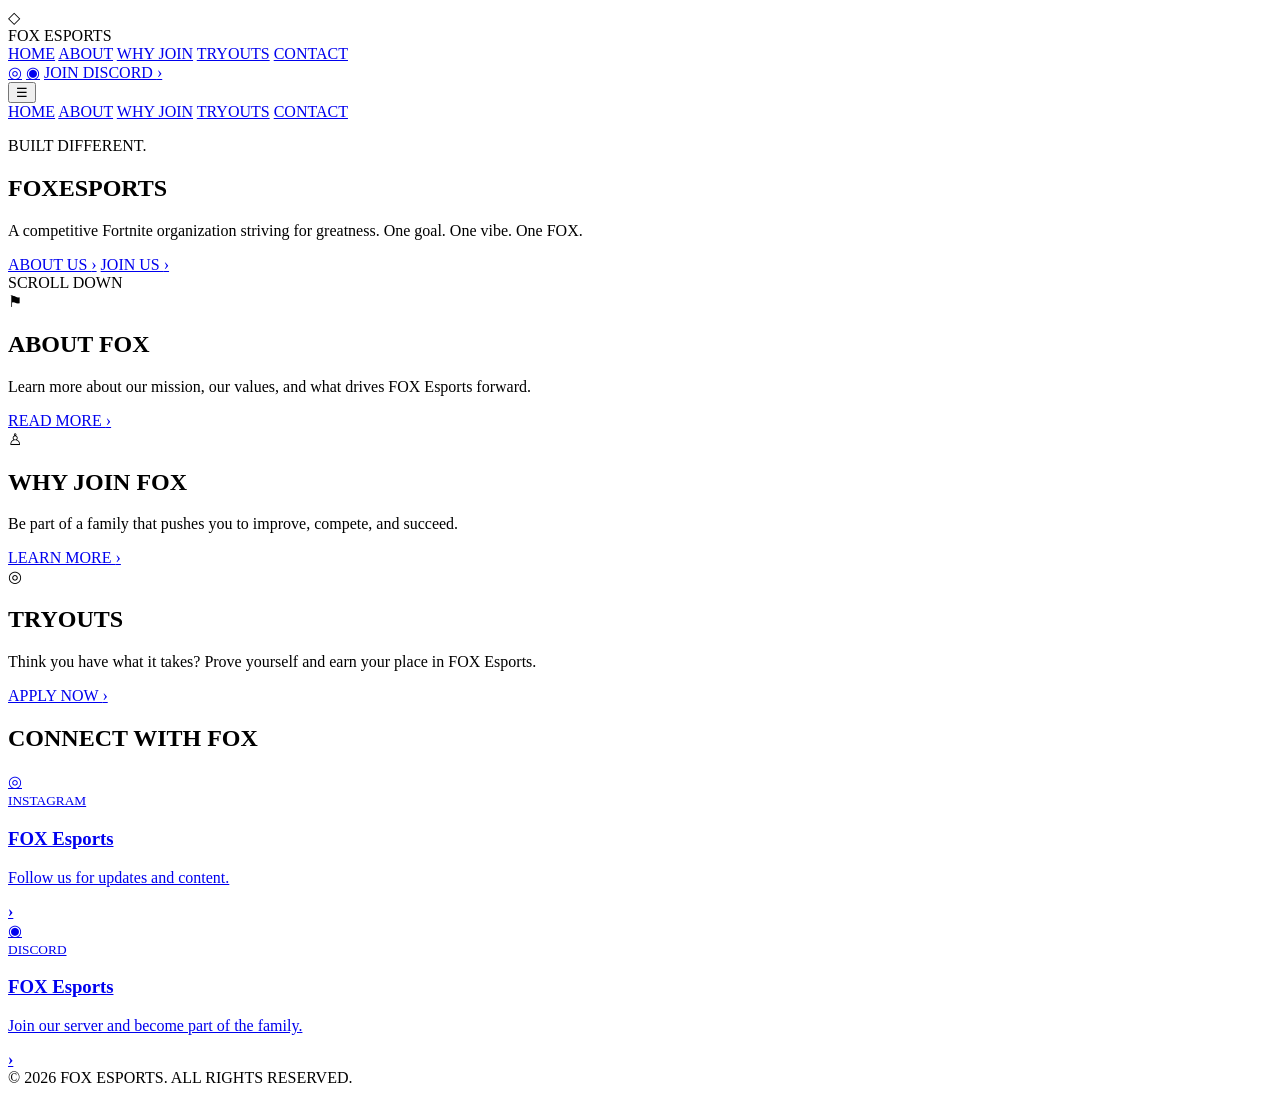
==== commit 7e6724c3: "Rename index-2.html to index.html" ====
--- a/index.html
+++ b/index.html
@@ -1,95 +1,143 @@
 <!DOCTYPE html>
 <html lang="en">
 <head>
-  <meta charset="UTF-8">
-  <meta name="viewport" content="width=device-width, initial-scale=1.0">
-  <meta name="description" content="FOX Esports — Built to compete. Built to lead.">
-  <title>FOX Esports | Official</title>
-  <link rel="stylesheet" href="style.css">
+    <meta charset="UTF-8">
+    <meta name="viewport" content="width=device-width, initial-scale=1.0">
+    <title>FOX Esports</title>
+    <link rel="stylesheet" href="style.css">
 </head>
 <body>
-  <header class="navbar">
-    <a href="#home" class="logo"><span>FOX</span><small>ESPORTS</small></a>
-    <button class="menu-toggle" aria-label="Open menu">☰</button>
-    <nav class="nav-links">
-      <a href="#home">Home</a>
-      <a href="#about">About</a>
-      <a href="#why">Why FOX</a>
-      <a href="#tryouts">Tryouts</a>
-      <a href="#contact">Contact</a>
+<header class="navbar">
+    <div class="logo">
+        <div class="fox-icon">◇</div>
+        <div>
+            <span class="logo-main">FOX</span>
+            <span class="logo-sub">ESPORTS</span>
+        </div>
+    </div>
+
+    <nav>
+        <a href="#home" class="active">HOME</a>
+        <a href="#about">ABOUT</a>
+        <a href="#join">WHY JOIN</a>
+        <a href="#tryouts">TRYOUTS</a>
+        <a href="#contact">CONTACT</a>
     </nav>
-  </header>
 
-  <main>
-    <section id="home" class="hero">
-      <div class="hero-grid"></div>
-      <div class="hero-content reveal">
-        <p class="eyebrow">WELCOME TO FOX ESPORTS</p>
-        <h1>BUILT TO<br><span>COMPETE.</span></h1>
-        <p class="hero-copy">A new generation of esports. Chase the win, build the squad, and make your name known.</p>
+    <div class="nav-socials">
+        <a href="#" aria-label="Instagram">◎</a>
+        <a href="#" aria-label="Discord">◉</a>
+        <a href="#contact" class="discord-button">JOIN DISCORD <span>›</span></a>
+    </div>
+
+    <button class="menu-button" id="menuButton">☰</button>
+</header>
+
+<div class="mobile-menu" id="mobileMenu">
+    <a href="#home">HOME</a>
+    <a href="#about">ABOUT</a>
+    <a href="#join">WHY JOIN</a>
+    <a href="#tryouts">TRYOUTS</a>
+    <a href="#contact">CONTACT</a>
+</div>
+
+<main>
+<section class="hero" id="home">
+    <div class="hero-background"></div>
+
+    <div class="hero-content">
+        <p class="eyebrow">BUILT DIFFERENT.</p>
+        <h1><span>FOX</span><strong>ESPORTS</strong></h1>
+        <p class="hero-description">
+            A competitive Fortnite organization striving for greatness.
+            One goal. One vibe. One FOX.
+        </p>
+
         <div class="hero-buttons">
-          <a href="#tryouts" class="btn btn-primary">JOIN FOX</a>
-          <a href="#about" class="btn btn-ghost">LEARN MORE</a>
+            <a href="#about" class="primary-button">ABOUT US <span>›</span></a>
+            <a href="#tryouts" class="secondary-button">JOIN US <span>›</span></a>
         </div>
-      </div>
-      <div class="hero-mark">F</div>
-      <div class="scroll">SCROLL ↓</div>
-    </section>
+    </div>
 
-    <section id="about" class="section about">
-      <div class="section-tag reveal">01 / ABOUT US</div>
-      <div class="about-layout">
-        <div class="reveal">
-          <h2>MORE THAN<br><span>A TEAM.</span></h2>
+    <div class="fox-art">
+        <div class="fox-glow"></div>
+        <div class="fox-face">
+            <div class="ear left-ear"></div>
+            <div class="ear right-ear"></div>
+            <div class="eye left-eye"></div>
+            <div class="eye right-eye"></div>
+            <div class="fox-mouth"></div>
         </div>
-        <div class="about-copy reveal">
-          <p>FOX Esports is built around competition, teamwork and ambition. We are creating a community where players can improve, compete and represent something bigger than themselves.</p>
-          <p>Our goal is simple: build a respected esports organization and give driven players a place to grow.</p>
+    </div>
+
+    <div class="scroll">
+        <div class="mouse"></div>
+        <span>SCROLL DOWN</span>
+    </div>
+</section>
+
+<section class="features">
+    <article class="feature-card" id="about">
+        <div class="feature-icon">⚑</div>
+        <div class="feature-text">
+            <h2>ABOUT FOX</h2>
+            <p>Learn more about our mission, our values, and what drives FOX Esports forward.</p>
+            <a href="#contact">READ MORE <span>›</span></a>
         </div>
-      </div>
-    </section>
+        <div class="card-background about-bg"></div>
+    </article>
 
-    <section id="why" class="section why">
-      <div class="section-tag reveal">02 / WHY FOX</div>
-      <h2 class="center-title reveal">WHY <span>JOIN US?</span></h2>
-      <div class="feature-grid">
-        <article class="feature reveal"><b>01</b><h3>COMPETE</h3><p>Push your limits and compete with players who share your ambition.</p></article>
-        <article class="feature reveal"><b>02</b><h3>COMMUNITY</h3><p>Be part of a growing gaming community built on respect and teamwork.</p></article>
-        <article class="feature reveal"><b>03</b><h3>GROW</h3><p>Improve your skills, learn from every match and keep moving forward.</p></article>
-      </div>
-    </section>
+    <article class="feature-card" id="join">
+        <div class="feature-icon">♙</div>
+        <div class="feature-text">
+            <h2>WHY JOIN FOX</h2>
+            <p>Be part of a family that pushes you to improve, compete, and succeed.</p>
+            <a href="#tryouts">LEARN MORE <span>›</span></a>
+        </div>
+        <div class="card-background join-bg"></div>
+    </article>
 
-    <section id="tryouts" class="section tryouts">
-      <div class="tryout-box reveal">
-        <div>
-          <p class="eyebrow">FOX ESPORTS</p>
-          <h2>READY TO<br><span>JOIN FOX?</span></h2>
-          <p>Think you have what it takes? Watch for recruitment announcements and tryout opportunities.</p>
+    <article class="feature-card" id="tryouts">
+        <div class="feature-icon">◎</div>
+        <div class="feature-text">
+            <h2>TRYOUTS</h2>
+            <p>Think you have what it takes? Prove yourself and earn your place in FOX Esports.</p>
+            <a href="#contact">APPLY NOW <span>›</span></a>
         </div>
-        <a href="#contact" class="btn btn-primary">CONTACT US</a>
-      </div>
-    </section>
+        <div class="card-background tryout-bg"></div>
+    </article>
+</section>
 
-    <section id="contact" class="section contact">
-      <div class="section-tag reveal">03 / CONTACT</div>
-      <div class="contact-layout">
-        <div class="reveal">
-          <h2>CONTACT<br><span>FOX ESPORTS</span></h2>
-          <p>Join the FOX community and stay connected with everything happening at FOX Esports.</p>
-        </div>
-        <div class="social-links reveal">
-          <a href="#" class="social-card" aria-label="FOX Esports Instagram">
-            <strong>IG</strong><span>Instagram<small>FOX Esports</small></span>
-          </a>
-          <a href="#" class="social-card" aria-label="FOX Esports Discord">
-            <strong>DC</strong><span>Discord<small>FOX Esports</small></span>
-          </a>
-        </div>
-      </div>
-    </section>
-  </main>
+<section class="contact" id="contact">
+    <div class="section-title">
+        <span></span><h2>CONNECT WITH FOX</h2><span></span>
+    </div>
 
-  <footer><span>FOX ESPORTS</span><p>© 2026 FOX Esports. All rights reserved.</p></footer>
-  <script src="script.js"></script>
+    <div class="social-container">
+        <a href="#" class="social-card">
+            <div class="social-icon instagram">◎</div>
+            <div>
+                <small>INSTAGRAM</small>
+                <h3>FOX Esports</h3>
+                <p>Follow us for updates and content.</p>
+            </div>
+            <strong>›</strong>
+        </a>
+
+        <a href="#" class="social-card">
+            <div class="social-icon discord">◉</div>
+            <div>
+                <small>DISCORD</small>
+                <h3>FOX Esports</h3>
+                <p>Join our server and become part of the family.</p>
+            </div>
+            <strong>›</strong>
+        </a>
+    </div>
+</section>
+</main>
+
+<footer>© 2026 FOX ESPORTS. ALL RIGHTS RESERVED.</footer>
+<script src="script.js"></script>
 </body>
 </html>
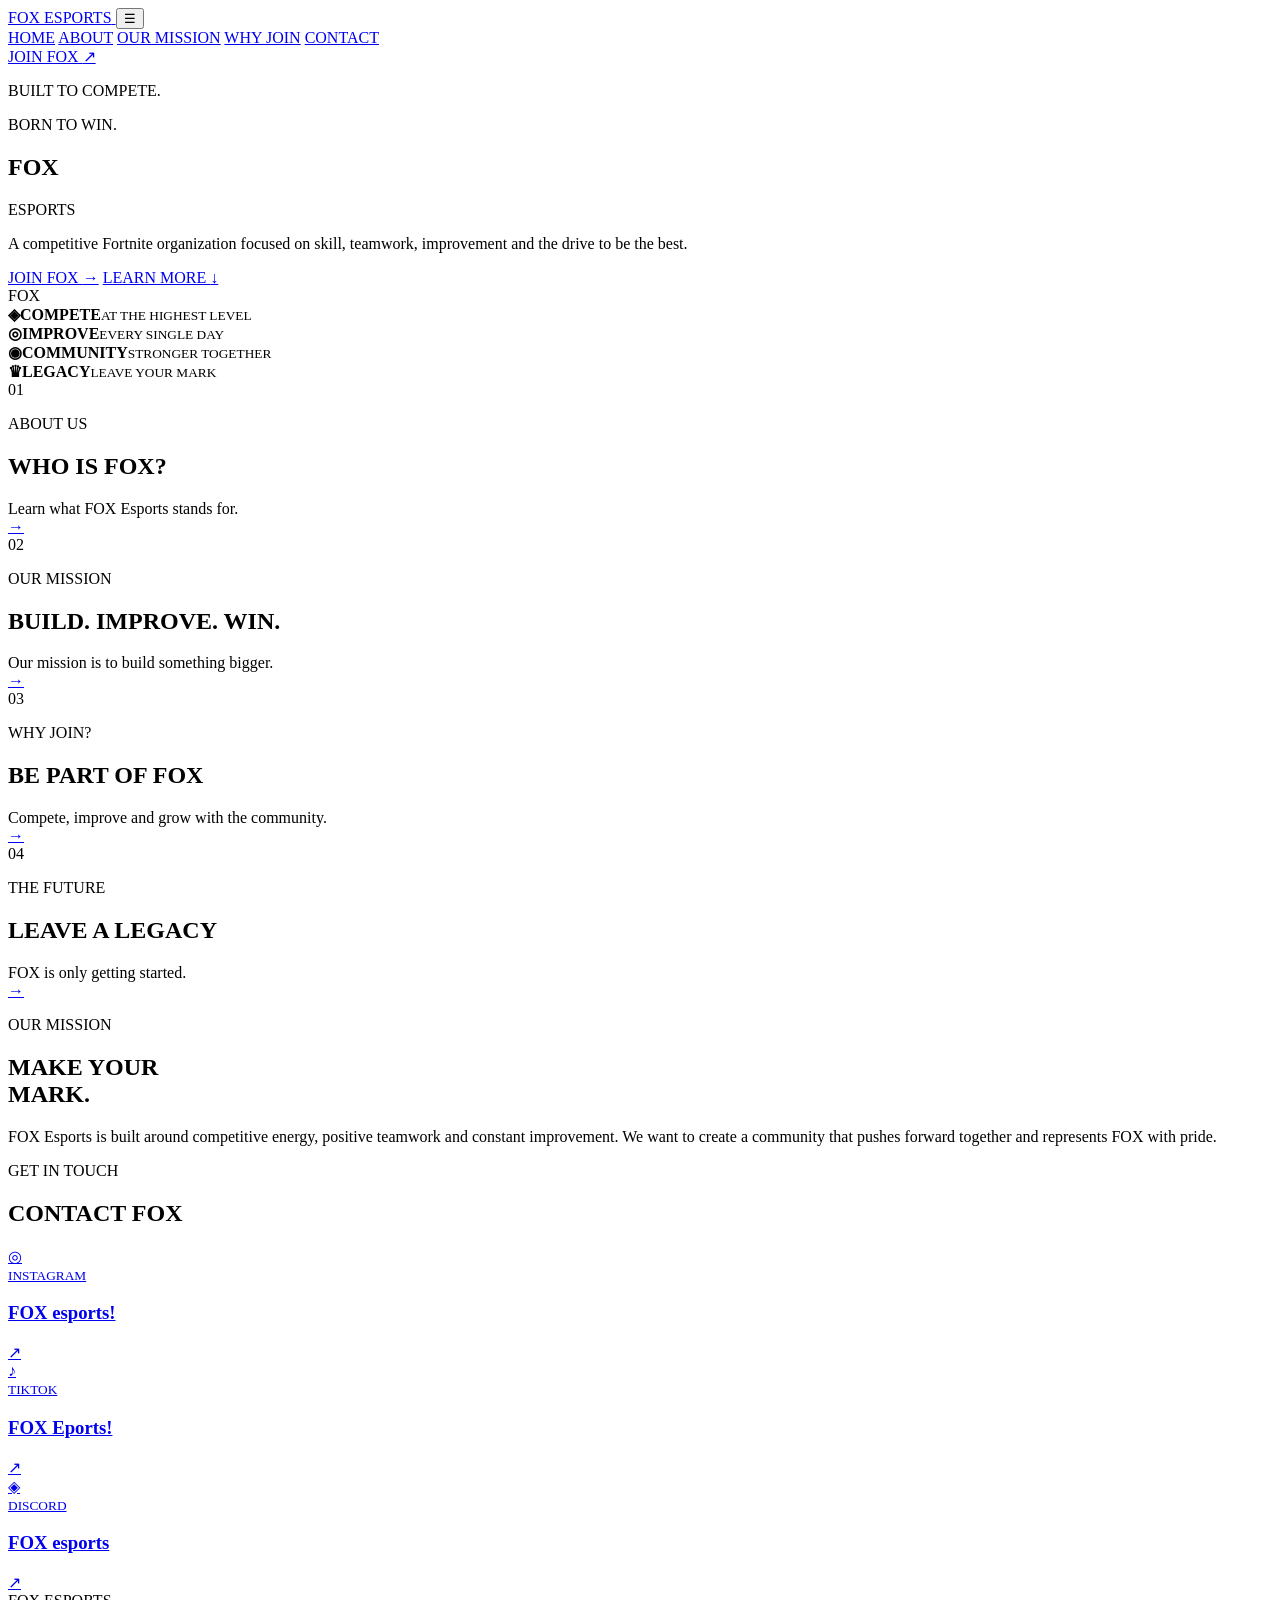
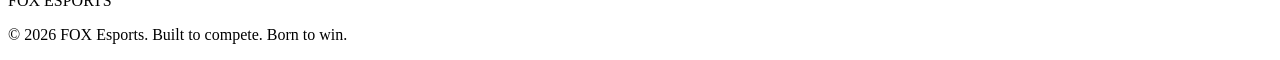
==== commit c6c8ee69: "Rename index-3.html to index.html" ====
--- a/index.html
+++ b/index.html
@@ -1,143 +1,172 @@
 <!DOCTYPE html>
 <html lang="en">
 <head>
-    <meta charset="UTF-8">
-    <meta name="viewport" content="width=device-width, initial-scale=1.0">
-    <title>FOX Esports</title>
-    <link rel="stylesheet" href="style.css">
+  <meta charset="UTF-8">
+  <meta name="viewport" content="width=device-width, initial-scale=1.0">
+  <title>FOX Esports | Built to Compete</title>
+  <meta name="description" content="FOX Esports — a competitive Fortnite esports organization.">
+  <link rel="preconnect" href="https://fonts.googleapis.com">
+  <link rel="preconnect" href="https://fonts.gstatic.com" crossorigin>
+  <link href="https://fonts.googleapis.com/css2?family=Barlow+Condensed:wght@500;600;700;800;900&family=Inter:wght@400;500;600;700;800&display=swap" rel="stylesheet">
+  <link rel="stylesheet" href="style.css">
 </head>
 <body>
-<header class="navbar">
-    <div class="logo">
-        <div class="fox-icon">◇</div>
-        <div>
-            <span class="logo-main">FOX</span>
-            <span class="logo-sub">ESPORTS</span>
-        </div>
-    </div>
 
-    <nav>
-        <a href="#home" class="active">HOME</a>
-        <a href="#about">ABOUT</a>
-        <a href="#join">WHY JOIN</a>
-        <a href="#tryouts">TRYOUTS</a>
-        <a href="#contact">CONTACT</a>
+  <div class="bg-grid"></div>
+  <div class="red-orb orb-one"></div>
+  <div class="red-orb orb-two"></div>
+  <div class="scanlines"></div>
+
+  <header class="navbar">
+    <a class="brand" href="#home" aria-label="FOX Esports home">
+      <span class="brand-fox">FOX</span>
+      <span class="brand-esports">ESPORTS</span>
+    </a>
+
+    <button class="menu-btn" id="menuBtn" aria-label="Open menu">☰</button>
+
+    <nav class="nav-links" id="navLinks">
+      <a class="active" href="#home">HOME</a>
+      <a href="#about">ABOUT</a>
+      <a href="#mission">OUR MISSION</a>
+      <a href="#join">WHY JOIN</a>
+      <a href="#contact">CONTACT</a>
     </nav>
 
-    <div class="nav-socials">
-        <a href="#" aria-label="Instagram">◎</a>
-        <a href="#" aria-label="Discord">◉</a>
-        <a href="#contact" class="discord-button">JOIN DISCORD <span>›</span></a>
-    </div>
+    <a class="nav-cta" href="#join">JOIN FOX <span>↗</span></a>
+  </header>
 
-    <button class="menu-button" id="menuButton">☰</button>
-</header>
+  <main id="home">
+    <section class="hero">
+      <div class="hero-copy reveal">
+        <p class="eyebrow">BUILT TO COMPETE.</p>
+        <p class="eyebrow red">BORN TO WIN.</p>
 
-<div class="mobile-menu" id="mobileMenu">
-    <a href="#home">HOME</a>
-    <a href="#about">ABOUT</a>
-    <a href="#join">WHY JOIN</a>
-    <a href="#tryouts">TRYOUTS</a>
-    <a href="#contact">CONTACT</a>
-</div>
+        <div class="hero-title">
+          <h1>FOX</h1>
+          <div>ESPORTS</div>
+        </div>
 
-<main>
-<section class="hero" id="home">
-    <div class="hero-background"></div>
-
-    <div class="hero-content">
-        <p class="eyebrow">BUILT DIFFERENT.</p>
-        <h1><span>FOX</span><strong>ESPORTS</strong></h1>
-        <p class="hero-description">
-            A competitive Fortnite organization striving for greatness.
-            One goal. One vibe. One FOX.
+        <p class="hero-text">
+          A competitive Fortnite organization focused on skill,
+          teamwork, improvement and the drive to be the best.
         </p>
 
         <div class="hero-buttons">
-            <a href="#about" class="primary-button">ABOUT US <span>›</span></a>
-            <a href="#tryouts" class="secondary-button">JOIN US <span>›</span></a>
+          <a class="btn btn-red" href="#join">JOIN FOX <span>→</span></a>
+          <a class="btn btn-outline" href="#about">LEARN MORE <span>↓</span></a>
         </div>
-    </div>
+      </div>
 
-    <div class="fox-art">
-        <div class="fox-glow"></div>
-        <div class="fox-face">
-            <div class="ear left-ear"></div>
-            <div class="ear right-ear"></div>
-            <div class="eye left-eye"></div>
-            <div class="eye right-eye"></div>
-            <div class="fox-mouth"></div>
+      <div class="fox-emblem reveal delay">
+        <div class="emblem-ring"></div>
+        <div class="fox-mark">FOX</div>
+        <div class="emblem-lines"></div>
+      </div>
+
+      <div class="hero-particles" aria-hidden="true">
+        <i></i><i></i><i></i><i></i><i></i><i></i>
+      </div>
+
+      <div class="stats-bar">
+        <div><strong>◈</strong><span><b>COMPETE</b><small>AT THE HIGHEST LEVEL</small></span></div>
+        <div><strong>◎</strong><span><b>IMPROVE</b><small>EVERY SINGLE DAY</small></span></div>
+        <div><strong>◉</strong><span><b>COMMUNITY</b><small>STRONGER TOGETHER</small></span></div>
+        <div><strong>♛</strong><span><b>LEGACY</b><small>LEAVE YOUR MARK</small></span></div>
+      </div>
+    </section>
+
+    <section class="cards-section" id="about">
+      <article class="feature-card reveal">
+        <span class="card-index">01</span>
+        <div class="card-art art-one"></div>
+        <div class="card-content">
+          <p>ABOUT US</p>
+          <h2>WHO IS FOX?</h2>
+          <span>Learn what FOX Esports stands for.</span>
         </div>
-    </div>
+        <a href="#mission" class="card-arrow">→</a>
+      </article>
 
-    <div class="scroll">
-        <div class="mouse"></div>
-        <span>SCROLL DOWN</span>
-    </div>
-</section>
+      <article class="feature-card reveal">
+        <span class="card-index">02</span>
+        <div class="card-art art-two"></div>
+        <div class="card-content">
+          <p>OUR MISSION</p>
+          <h2>BUILD. IMPROVE. WIN.</h2>
+          <span>Our mission is to build something bigger.</span>
+        </div>
+        <a href="#mission" class="card-arrow">→</a>
+      </article>
 
-<section class="features">
-    <article class="feature-card" id="about">
-        <div class="feature-icon">⚑</div>
-        <div class="feature-text">
-            <h2>ABOUT FOX</h2>
-            <p>Learn more about our mission, our values, and what drives FOX Esports forward.</p>
-            <a href="#contact">READ MORE <span>›</span></a>
+      <article class="feature-card reveal" id="join">
+        <span class="card-index">03</span>
+        <div class="card-art art-three"></div>
+        <div class="card-content">
+          <p>WHY JOIN?</p>
+          <h2>BE PART OF FOX</h2>
+          <span>Compete, improve and grow with the community.</span>
         </div>
-        <div class="card-background about-bg"></div>
-    </article>
+        <a href="#contact" class="card-arrow">→</a>
+      </article>
 
-    <article class="feature-card" id="join">
-        <div class="feature-icon">♙</div>
-        <div class="feature-text">
-            <h2>WHY JOIN FOX</h2>
-            <p>Be part of a family that pushes you to improve, compete, and succeed.</p>
-            <a href="#tryouts">LEARN MORE <span>›</span></a>
+      <article class="feature-card reveal" id="mission">
+        <span class="card-index">04</span>
+        <div class="card-art art-four"></div>
+        <div class="card-content">
+          <p>THE FUTURE</p>
+          <h2>LEAVE A LEGACY</h2>
+          <span>FOX is only getting started.</span>
         </div>
-        <div class="card-background join-bg"></div>
-    </article>
+        <a href="#contact" class="card-arrow">→</a>
+      </article>
+    </section>
 
-    <article class="feature-card" id="tryouts">
-        <div class="feature-icon">◎</div>
-        <div class="feature-text">
-            <h2>TRYOUTS</h2>
-            <p>Think you have what it takes? Prove yourself and earn your place in FOX Esports.</p>
-            <a href="#contact">APPLY NOW <span>›</span></a>
-        </div>
-        <div class="card-background tryout-bg"></div>
-    </article>
-</section>
+    <section class="mission-section reveal">
+      <div>
+        <p class="section-label">OUR MISSION</p>
+        <h2>MAKE YOUR<br><span>MARK.</span></h2>
+      </div>
+      <p>
+        FOX Esports is built around competitive energy, positive teamwork
+        and constant improvement. We want to create a community that
+        pushes forward together and represents FOX with pride.
+      </p>
+    </section>
 
-<section class="contact" id="contact">
-    <div class="section-title">
-        <span></span><h2>CONNECT WITH FOX</h2><span></span>
-    </div>
+    <section class="contact-section" id="contact">
+      <div class="contact-heading reveal">
+        <p class="section-label">GET IN TOUCH</p>
+        <h2>CONTACT <span>FOX</span></h2>
+      </div>
 
-    <div class="social-container">
-        <a href="#" class="social-card">
-            <div class="social-icon instagram">◎</div>
-            <div>
-                <small>INSTAGRAM</small>
-                <h3>FOX Esports</h3>
-                <p>Follow us for updates and content.</p>
-            </div>
-            <strong>›</strong>
+      <div class="contact-grid">
+        <a class="contact-card reveal" href="#" aria-label="Instagram FOX esports">
+          <div class="contact-icon">◎</div>
+          <div><small>INSTAGRAM</small><h3>FOX esports!</h3></div>
+          <span>↗</span>
         </a>
 
-        <a href="#" class="social-card">
-            <div class="social-icon discord">◉</div>
-            <div>
-                <small>DISCORD</small>
-                <h3>FOX Esports</h3>
-                <p>Join our server and become part of the family.</p>
-            </div>
-            <strong>›</strong>
+        <a class="contact-card reveal" href="#" aria-label="TikTok FOX Eports">
+          <div class="contact-icon">♪</div>
+          <div><small>TIKTOK</small><h3>FOX Eports!</h3></div>
+          <span>↗</span>
         </a>
-    </div>
-</section>
-</main>
 
-<footer>© 2026 FOX ESPORTS. ALL RIGHTS RESERVED.</footer>
-<script src="script.js"></script>
+        <a class="contact-card reveal" href="#" aria-label="Discord FOX esports">
+          <div class="contact-icon">◈</div>
+          <div><small>DISCORD</small><h3>FOX esports</h3></div>
+          <span>↗</span>
+        </a>
+      </div>
+    </section>
+  </main>
+
+  <footer>
+    <div class="footer-brand">FOX <span>ESPORTS</span></div>
+    <p>© 2026 FOX Esports. Built to compete. Born to win.</p>
+  </footer>
+
+  <script src="script.js"></script>
 </body>
 </html>
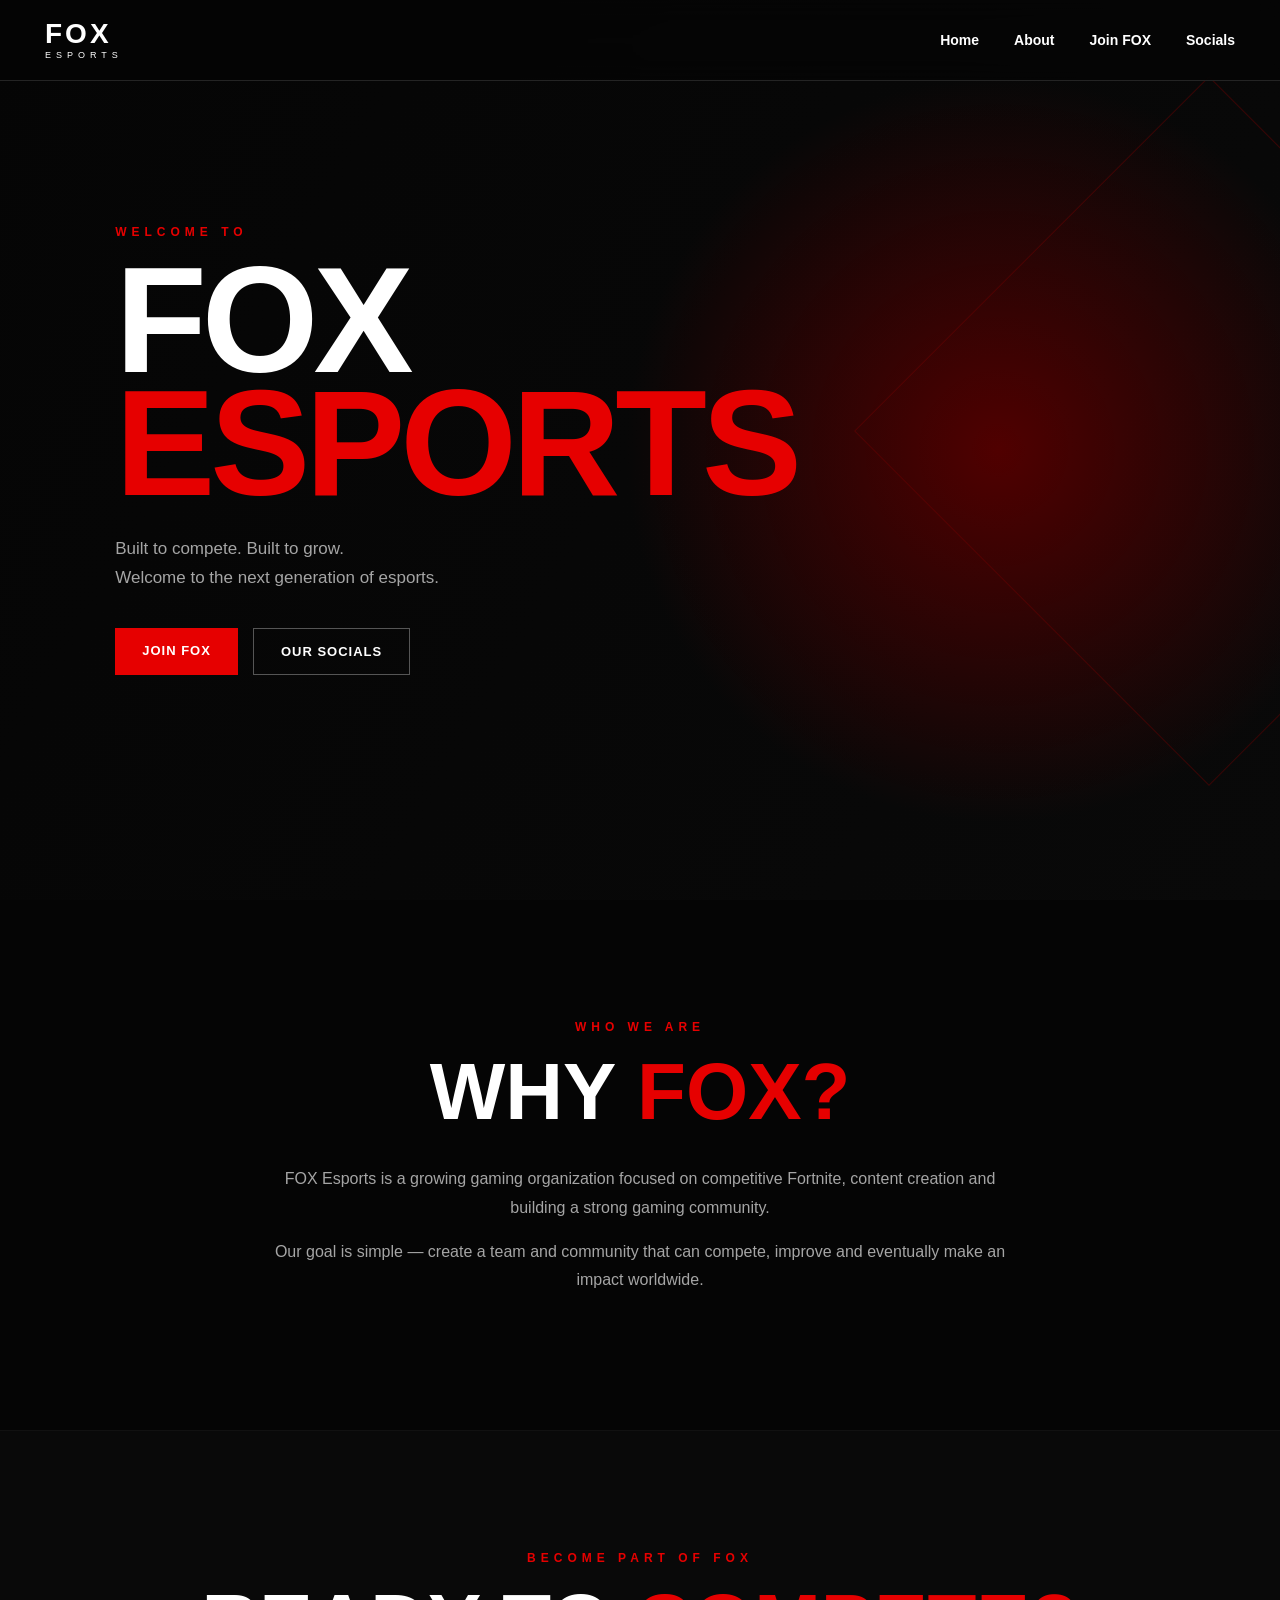
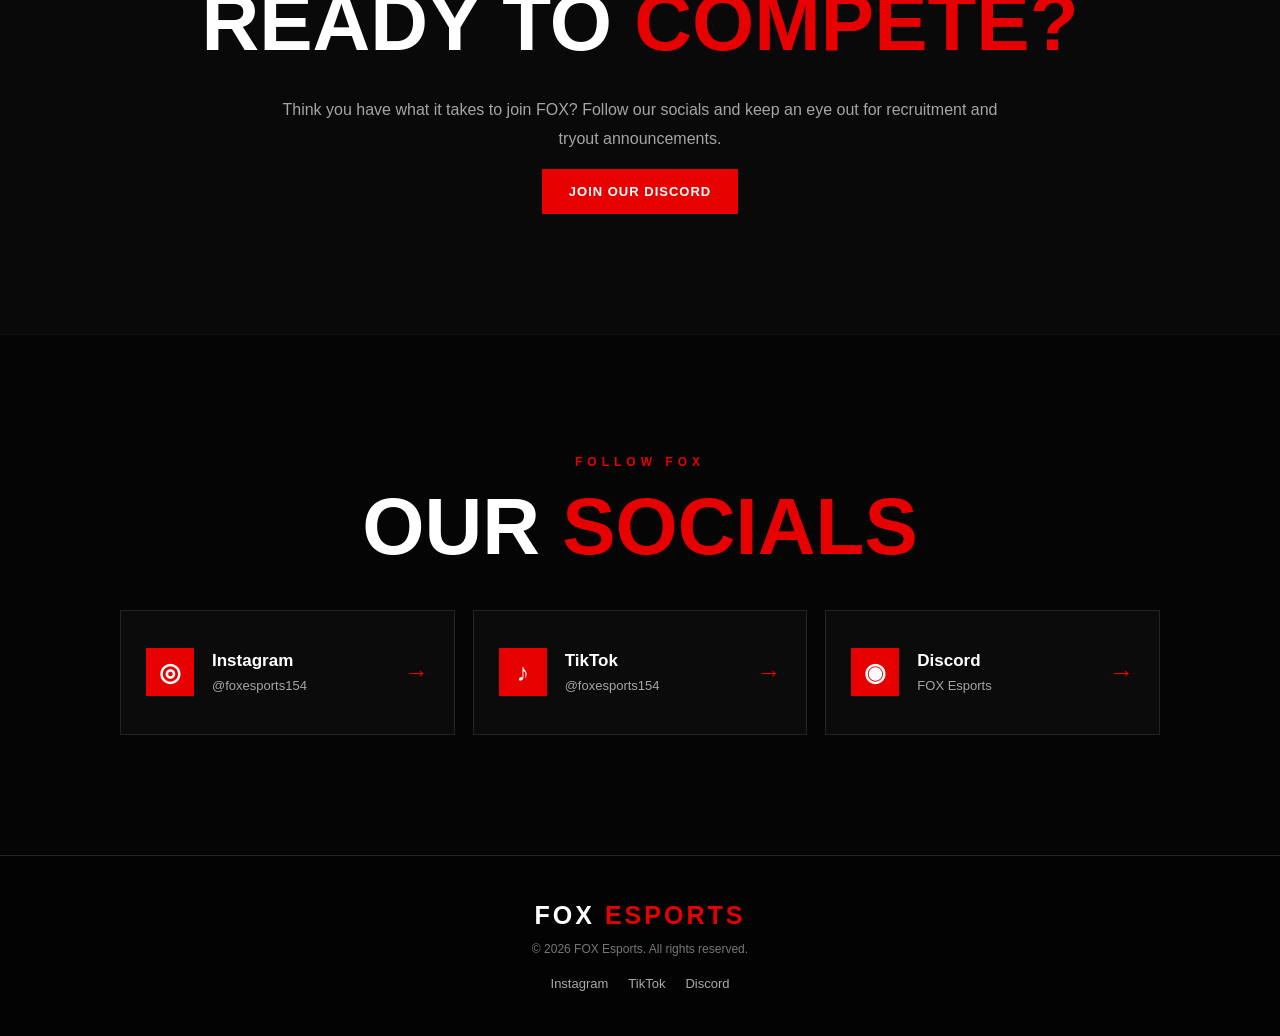
==== commit ff7396b5: "Rename index-4.html to index.html" ====
--- a/index.html
+++ b/index.html
@@ -3,168 +3,117 @@
 <head>
   <meta charset="UTF-8">
   <meta name="viewport" content="width=device-width, initial-scale=1.0">
-  <title>FOX Esports | Built to Compete</title>
-  <meta name="description" content="FOX Esports — a competitive Fortnite esports organization.">
-  <link rel="preconnect" href="https://fonts.googleapis.com">
-  <link rel="preconnect" href="https://fonts.gstatic.com" crossorigin>
-  <link href="https://fonts.googleapis.com/css2?family=Barlow+Condensed:wght@500;600;700;800;900&family=Inter:wght@400;500;600;700;800&display=swap" rel="stylesheet">
+  <meta name="description" content="FOX Esports — competitive Fortnite, gaming and community.">
+  <title>FOX Esports</title>
   <link rel="stylesheet" href="style.css">
 </head>
 <body>
+  <header class="site-header">
+    <nav class="navbar">
+      <a class="brand" href="#home" aria-label="FOX Esports home">
+        <span>FOX</span>
+        <small>ESPORTS</small>
+      </a>
 
-  <div class="bg-grid"></div>
-  <div class="red-orb orb-one"></div>
-  <div class="red-orb orb-two"></div>
-  <div class="scanlines"></div>
+      <div class="nav-links" id="navLinks">
+        <a href="#home">Home</a>
+        <a href="#about">About</a>
+        <a href="#join">Join FOX</a>
+        <a href="#socials">Socials</a>
+      </div>
 
-  <header class="navbar">
-    <a class="brand" href="#home" aria-label="FOX Esports home">
-      <span class="brand-fox">FOX</span>
-      <span class="brand-esports">ESPORTS</span>
-    </a>
-
-    <button class="menu-btn" id="menuBtn" aria-label="Open menu">☰</button>
-
-    <nav class="nav-links" id="navLinks">
-      <a class="active" href="#home">HOME</a>
-      <a href="#about">ABOUT</a>
-      <a href="#mission">OUR MISSION</a>
-      <a href="#join">WHY JOIN</a>
-      <a href="#contact">CONTACT</a>
+      <button class="menu-btn" id="menuBtn" aria-label="Open menu" aria-expanded="false">☰</button>
     </nav>
-
-    <a class="nav-cta" href="#join">JOIN FOX <span>↗</span></a>
   </header>
 
-  <main id="home">
-    <section class="hero">
-      <div class="hero-copy reveal">
-        <p class="eyebrow">BUILT TO COMPETE.</p>
-        <p class="eyebrow red">BORN TO WIN.</p>
-
-        <div class="hero-title">
-          <h1>FOX</h1>
-          <div>ESPORTS</div>
-        </div>
-
+  <main>
+    <section id="home" class="hero">
+      <div class="hero-content">
+        <p class="eyebrow">WELCOME TO</p>
+        <h1>FOX<br><span>ESPORTS</span></h1>
         <p class="hero-text">
-          A competitive Fortnite organization focused on skill,
-          teamwork, improvement and the drive to be the best.
+          Built to compete. Built to grow.<br>
+          Welcome to the next generation of esports.
         </p>
 
         <div class="hero-buttons">
-          <a class="btn btn-red" href="#join">JOIN FOX <span>→</span></a>
-          <a class="btn btn-outline" href="#about">LEARN MORE <span>↓</span></a>
+          <a href="#join" class="btn primary">JOIN FOX</a>
+          <a href="#socials" class="btn secondary">OUR SOCIALS</a>
         </div>
       </div>
+      <div class="hero-glow" aria-hidden="true"></div>
+    </section>
 
-      <div class="fox-emblem reveal delay">
-        <div class="emblem-ring"></div>
-        <div class="fox-mark">FOX</div>
-        <div class="emblem-lines"></div>
-      </div>
+    <section id="about" class="section about">
+      <p class="section-label">WHO WE ARE</p>
+      <h2>WHY <span>FOX?</span></h2>
+      <p>
+        FOX Esports is a growing gaming organization focused on competitive
+        Fortnite, content creation and building a strong gaming community.
+      </p>
+      <p>
+        Our goal is simple — create a team and community that can compete,
+        improve and eventually make an impact worldwide.
+      </p>
+    </section>
 
-      <div class="hero-particles" aria-hidden="true">
-        <i></i><i></i><i></i><i></i><i></i><i></i>
-      </div>
-
-      <div class="stats-bar">
-        <div><strong>◈</strong><span><b>COMPETE</b><small>AT THE HIGHEST LEVEL</small></span></div>
-        <div><strong>◎</strong><span><b>IMPROVE</b><small>EVERY SINGLE DAY</small></span></div>
-        <div><strong>◉</strong><span><b>COMMUNITY</b><small>STRONGER TOGETHER</small></span></div>
-        <div><strong>♛</strong><span><b>LEGACY</b><small>LEAVE YOUR MARK</small></span></div>
+    <section id="join" class="section join">
+      <div class="join-box">
+        <p class="section-label">BECOME PART OF FOX</p>
+        <h2>READY TO <span>COMPETE?</span></h2>
+        <p>
+          Think you have what it takes to join FOX? Follow our socials and
+          keep an eye out for recruitment and tryout announcements.
+        </p>
+        <a href="https://discord.gg/kTCvYwyRe" target="_blank" rel="noopener noreferrer" class="btn primary">
+          JOIN OUR DISCORD
+        </a>
       </div>
     </section>
 
-    <section class="cards-section" id="about">
-      <article class="feature-card reveal">
-        <span class="card-index">01</span>
-        <div class="card-art art-one"></div>
-        <div class="card-content">
-          <p>ABOUT US</p>
-          <h2>WHO IS FOX?</h2>
-          <span>Learn what FOX Esports stands for.</span>
-        </div>
-        <a href="#mission" class="card-arrow">→</a>
-      </article>
+    <section id="socials" class="section socials">
+      <p class="section-label">FOLLOW FOX</p>
+      <h2>OUR <span>SOCIALS</span></h2>
 
-      <article class="feature-card reveal">
-        <span class="card-index">02</span>
-        <div class="card-art art-two"></div>
-        <div class="card-content">
-          <p>OUR MISSION</p>
-          <h2>BUILD. IMPROVE. WIN.</h2>
-          <span>Our mission is to build something bigger.</span>
-        </div>
-        <a href="#mission" class="card-arrow">→</a>
-      </article>
-
-      <article class="feature-card reveal" id="join">
-        <span class="card-index">03</span>
-        <div class="card-art art-three"></div>
-        <div class="card-content">
-          <p>WHY JOIN?</p>
-          <h2>BE PART OF FOX</h2>
-          <span>Compete, improve and grow with the community.</span>
-        </div>
-        <a href="#contact" class="card-arrow">→</a>
-      </article>
-
-      <article class="feature-card reveal" id="mission">
-        <span class="card-index">04</span>
-        <div class="card-art art-four"></div>
-        <div class="card-content">
-          <p>THE FUTURE</p>
-          <h2>LEAVE A LEGACY</h2>
-          <span>FOX is only getting started.</span>
-        </div>
-        <a href="#contact" class="card-arrow">→</a>
-      </article>
-    </section>
-
-    <section class="mission-section reveal">
-      <div>
-        <p class="section-label">OUR MISSION</p>
-        <h2>MAKE YOUR<br><span>MARK.</span></h2>
-      </div>
-      <p>
-        FOX Esports is built around competitive energy, positive teamwork
-        and constant improvement. We want to create a community that
-        pushes forward together and represents FOX with pride.
-      </p>
-    </section>
-
-    <section class="contact-section" id="contact">
-      <div class="contact-heading reveal">
-        <p class="section-label">GET IN TOUCH</p>
-        <h2>CONTACT <span>FOX</span></h2>
-      </div>
-
-      <div class="contact-grid">
-        <a class="contact-card reveal" href="#" aria-label="Instagram FOX esports">
-          <div class="contact-icon">◎</div>
-          <div><small>INSTAGRAM</small><h3>FOX esports!</h3></div>
-          <span>↗</span>
+      <div class="social-grid">
+        <a class="social-card" href="https://www.instagram.com/foxesports154?igsi=YjljY285OGdnNjlv" target="_blank" rel="noopener noreferrer">
+          <div class="social-icon">◎</div>
+          <div>
+            <h3>Instagram</h3>
+            <p>@foxesports154</p>
+          </div>
+          <span class="arrow">→</span>
         </a>
 
-        <a class="contact-card reveal" href="#" aria-label="TikTok FOX Eports">
-          <div class="contact-icon">♪</div>
-          <div><small>TIKTOK</small><h3>FOX Eports!</h3></div>
-          <span>↗</span>
+        <a class="social-card" href="https://www.tiktok.com/@foxesports154?_r=1&amp;_t=ZS-996CaUwlG5s" target="_blank" rel="noopener noreferrer">
+          <div class="social-icon">♪</div>
+          <div>
+            <h3>TikTok</h3>
+            <p>@foxesports154</p>
+          </div>
+          <span class="arrow">→</span>
         </a>
 
-        <a class="contact-card reveal" href="#" aria-label="Discord FOX esports">
-          <div class="contact-icon">◈</div>
-          <div><small>DISCORD</small><h3>FOX esports</h3></div>
-          <span>↗</span>
+        <a class="social-card" href="https://discord.gg/kTCvYwyRe" target="_blank" rel="noopener noreferrer">
+          <div class="social-icon">◉</div>
+          <div>
+            <h3>Discord</h3>
+            <p>FOX Esports</p>
+          </div>
+          <span class="arrow">→</span>
         </a>
       </div>
     </section>
   </main>
 
   <footer>
-    <div class="footer-brand">FOX <span>ESPORTS</span></div>
-    <p>© 2026 FOX Esports. Built to compete. Born to win.</p>
+    <div class="footer-logo">FOX <span>ESPORTS</span></div>
+    <p>© <span id="year"></span> FOX Esports. All rights reserved.</p>
+    <div class="footer-socials">
+      <a href="https://www.instagram.com/foxesports154?igsi=YjljY285OGdnNjlv" target="_blank" rel="noopener noreferrer">Instagram</a>
+      <a href="https://www.tiktok.com/@foxesports154?_r=1&amp;_t=ZS-996CaUwlG5s" target="_blank" rel="noopener noreferrer">TikTok</a>
+      <a href="https://discord.gg/kTCvYwyRe" target="_blank" rel="noopener noreferrer">Discord</a>
+    </div>
   </footer>
 
   <script src="script.js"></script>
--- a/style.css
+++ b/style.css
@@ -0,0 +1,378 @@
+* {
+  margin: 0;
+  padding: 0;
+  box-sizing: border-box;
+  scroll-behavior: smooth;
+}
+
+:root {
+  --red: #e60000;
+  --red-dark: #720000;
+  --bg: #050505;
+  --panel: #0b0b0b;
+  --text: #ffffff;
+  --muted: #a5a5a5;
+  --line: #242424;
+}
+
+body {
+  font-family: Arial, Helvetica, sans-serif;
+  background: var(--bg);
+  color: var(--text);
+  overflow-x: hidden;
+}
+
+a {
+  color: inherit;
+}
+
+.site-header {
+  position: fixed;
+  inset: 0 0 auto 0;
+  z-index: 1000;
+  background: rgba(5, 5, 5, 0.84);
+  backdrop-filter: blur(14px);
+  border-bottom: 1px solid var(--line);
+}
+
+.navbar {
+  max-width: 1250px;
+  height: 80px;
+  margin: auto;
+  padding: 0 30px;
+  display: flex;
+  align-items: center;
+  justify-content: space-between;
+}
+
+.brand {
+  color: white;
+  text-decoration: none;
+  display: flex;
+  flex-direction: column;
+  line-height: .9;
+}
+
+.brand span {
+  font-size: 28px;
+  font-weight: 900;
+  letter-spacing: 3px;
+}
+
+.brand small {
+  margin-top: 5px;
+  font-size: 9px;
+  letter-spacing: 5px;
+}
+
+.nav-links {
+  display: flex;
+  gap: 35px;
+}
+
+.nav-links a {
+  text-decoration: none;
+  font-size: 14px;
+  font-weight: 800;
+  transition: .25s;
+}
+
+.nav-links a:hover {
+  color: var(--red);
+}
+
+.menu-btn {
+  display: none;
+  border: 0;
+  background: transparent;
+  color: white;
+  font-size: 28px;
+  cursor: pointer;
+}
+
+.hero {
+  min-height: 100vh;
+  position: relative;
+  display: flex;
+  align-items: center;
+  padding: 120px 9%;
+  overflow: hidden;
+  background:
+    radial-gradient(circle at 78% 50%, #500000 0%, transparent 34%),
+    linear-gradient(120deg, #050505, #090909);
+}
+
+.hero::before {
+  content: "";
+  position: absolute;
+  width: 500px;
+  height: 500px;
+  right: -180px;
+  top: 20%;
+  border: 1px solid var(--red-dark);
+  transform: rotate(45deg);
+  opacity: .45;
+}
+
+.hero-content {
+  position: relative;
+  z-index: 2;
+  max-width: 750px;
+}
+
+.eyebrow,
+.section-label {
+  color: var(--red);
+  font-size: 12px;
+  font-weight: 900;
+  letter-spacing: 5px;
+  margin-bottom: 20px;
+}
+
+.hero h1 {
+  font-size: clamp(70px, 12vw, 150px);
+  line-height: .82;
+  font-weight: 900;
+  letter-spacing: -5px;
+}
+
+.hero h1 span,
+.section h2 span,
+.join h2 span {
+  color: var(--red);
+}
+
+.hero-text {
+  margin-top: 30px;
+  color: var(--muted);
+  font-size: 17px;
+  line-height: 1.7;
+}
+
+.hero-buttons {
+  display: flex;
+  flex-wrap: wrap;
+  gap: 15px;
+  margin-top: 35px;
+}
+
+.btn {
+  display: inline-block;
+  padding: 15px 27px;
+  text-decoration: none;
+  font-weight: 900;
+  font-size: 13px;
+  letter-spacing: 1px;
+  transition: .25s;
+}
+
+.primary {
+  background: var(--red);
+  color: white;
+}
+
+.primary:hover {
+  background: white;
+  color: black;
+  transform: translateY(-3px);
+}
+
+.secondary {
+  border: 1px solid #555;
+  color: white;
+}
+
+.secondary:hover {
+  border-color: var(--red);
+  transform: translateY(-3px);
+}
+
+.section {
+  max-width: 1100px;
+  margin: auto;
+  padding: 120px 30px;
+}
+
+.section h2 {
+  font-size: clamp(45px, 7vw, 80px);
+  line-height: .95;
+  margin-bottom: 35px;
+}
+
+.about {
+  text-align: center;
+}
+
+.about p:not(.section-label),
+.join-box > p:not(.section-label) {
+  max-width: 750px;
+  margin: 15px auto;
+  color: var(--muted);
+  line-height: 1.8;
+  font-size: 16px;
+}
+
+.join {
+  max-width: none;
+  text-align: center;
+  background: #090909;
+  border-top: 1px solid #111;
+  border-bottom: 1px solid #111;
+}
+
+.join-box {
+  max-width: 900px;
+  margin: auto;
+}
+
+.socials {
+  text-align: center;
+}
+
+.social-grid {
+  display: grid;
+  grid-template-columns: repeat(3, 1fr);
+  gap: 18px;
+  margin-top: 45px;
+}
+
+.social-card {
+  min-height: 125px;
+  padding: 25px;
+  display: flex;
+  align-items: center;
+  gap: 18px;
+  text-align: left;
+  text-decoration: none;
+  background: var(--panel);
+  border: 1px solid var(--line);
+  transition: .25s;
+}
+
+.social-card:hover {
+  transform: translateY(-6px);
+  border-color: var(--red);
+  box-shadow: 0 15px 40px rgba(230, 0, 0, .12);
+}
+
+.social-icon {
+  width: 48px;
+  height: 48px;
+  display: grid;
+  place-items: center;
+  flex: 0 0 48px;
+  background: var(--red);
+  font-size: 25px;
+  font-weight: 900;
+}
+
+.social-card h3 {
+  font-size: 17px;
+  margin-bottom: 7px;
+}
+
+.social-card p {
+  color: var(--muted);
+  font-size: 13px;
+}
+
+.arrow {
+  margin-left: auto;
+  color: var(--red);
+  font-size: 25px;
+}
+
+footer {
+  padding: 45px 30px;
+  text-align: center;
+  border-top: 1px solid var(--line);
+  background: #030303;
+}
+
+.footer-logo {
+  font-size: 25px;
+  font-weight: 900;
+  letter-spacing: 3px;
+}
+
+.footer-logo span {
+  color: var(--red);
+}
+
+footer p {
+  margin-top: 12px;
+  color: #777;
+  font-size: 12px;
+}
+
+.footer-socials {
+  margin-top: 20px;
+  display: flex;
+  justify-content: center;
+  gap: 20px;
+  flex-wrap: wrap;
+}
+
+.footer-socials a {
+  color: #aaa;
+  text-decoration: none;
+  font-size: 13px;
+  transition: .2s;
+}
+
+.footer-socials a:hover {
+  color: var(--red);
+}
+
+@media (max-width: 760px) {
+  .navbar {
+    height: 70px;
+    padding: 0 20px;
+  }
+
+  .nav-links {
+    display: none;
+    position: absolute;
+    top: 70px;
+    left: 0;
+    right: 0;
+    padding: 20px;
+    flex-direction: column;
+    gap: 20px;
+    background: rgba(5, 5, 5, .98);
+    border-bottom: 1px solid var(--line);
+  }
+
+  .nav-links.open {
+    display: flex;
+  }
+
+  .menu-btn {
+    display: block;
+  }
+
+  .hero {
+    padding: 110px 25px 80px;
+  }
+
+  .hero h1 {
+    letter-spacing: -3px;
+  }
+
+  .section {
+    padding: 90px 22px;
+  }
+
+  .social-grid {
+    grid-template-columns: 1fr;
+  }
+
+  .hero-buttons {
+    flex-direction: column;
+    align-items: stretch;
+  }
+
+  .btn {
+    text-align: center;
+  }
+}
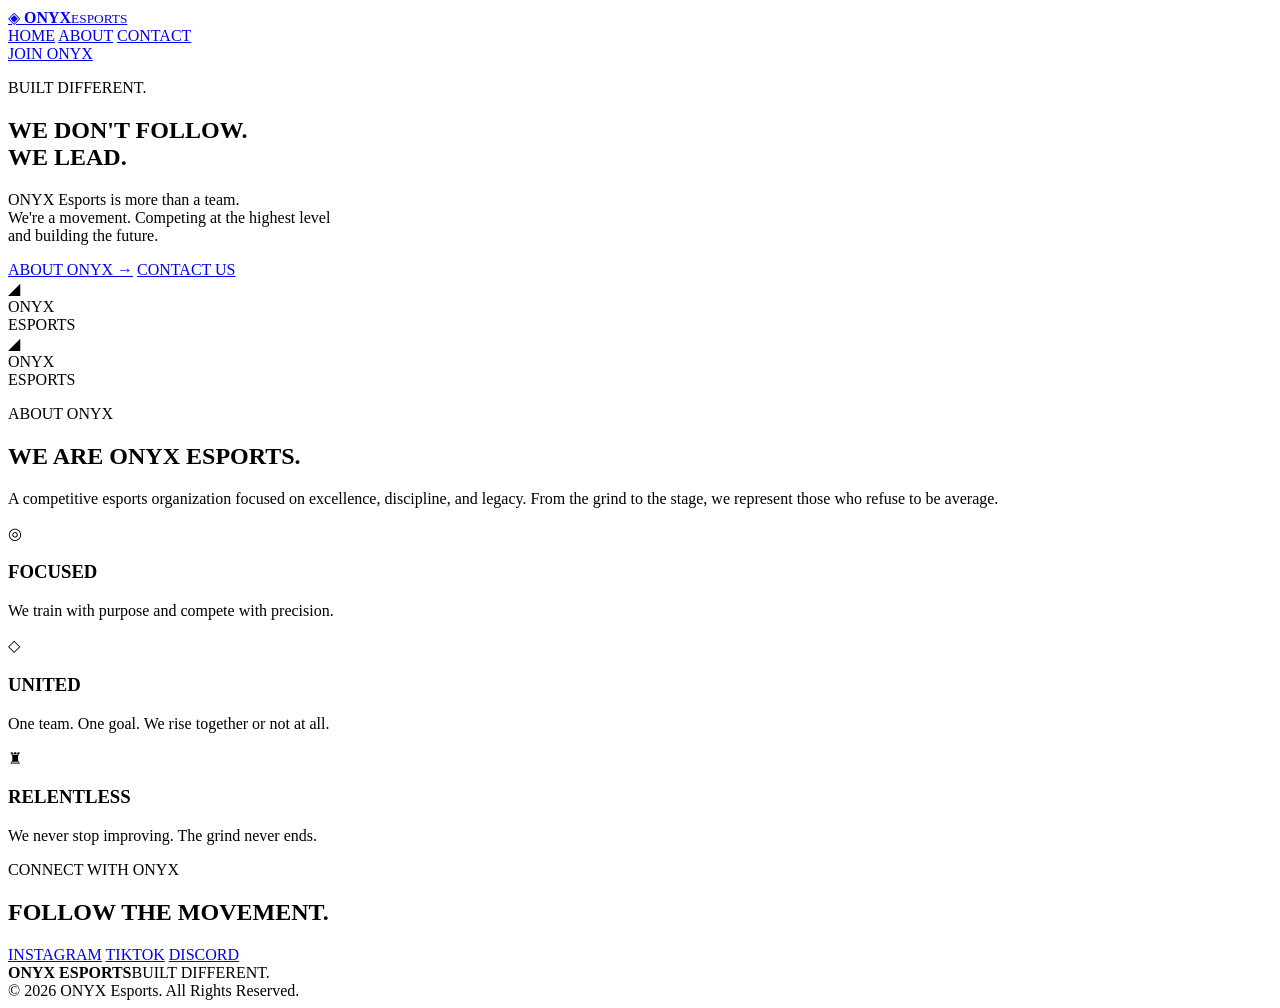
==== commit eb194438: "Rename index-5.html to index.html" ====
--- a/index.html
+++ b/index.html
@@ -3,119 +3,78 @@
 <head>
   <meta charset="UTF-8">
   <meta name="viewport" content="width=device-width, initial-scale=1.0">
-  <meta name="description" content="FOX Esports — competitive Fortnite, gaming and community.">
-  <title>FOX Esports</title>
+  <title>ONYX Esports</title>
   <link rel="stylesheet" href="style.css">
 </head>
 <body>
-  <header class="site-header">
-    <nav class="navbar">
-      <a class="brand" href="#home" aria-label="FOX Esports home">
-        <span>FOX</span>
-        <small>ESPORTS</small>
-      </a>
-
-      <div class="nav-links" id="navLinks">
-        <a href="#home">Home</a>
-        <a href="#about">About</a>
-        <a href="#join">Join FOX</a>
-        <a href="#socials">Socials</a>
-      </div>
-
-      <button class="menu-btn" id="menuBtn" aria-label="Open menu" aria-expanded="false">☰</button>
+  <header class="nav">
+    <a class="brand" href="#home">
+      <span class="brand-mark">◈</span>
+      <span><b>ONYX</b><small>ESPORTS</small></span>
+    </a>
+    <nav>
+      <a href="#home">HOME</a>
+      <a href="#about">ABOUT</a>
+      <a href="#contact">CONTACT</a>
     </nav>
+    <a class="join" href="#contact">JOIN ONYX</a>
   </header>
 
   <main>
     <section id="home" class="hero">
-      <div class="hero-content">
-        <p class="eyebrow">WELCOME TO</p>
-        <h1>FOX<br><span>ESPORTS</span></h1>
-        <p class="hero-text">
-          Built to compete. Built to grow.<br>
-          Welcome to the next generation of esports.
-        </p>
-
-        <div class="hero-buttons">
-          <a href="#join" class="btn primary">JOIN FOX</a>
-          <a href="#socials" class="btn secondary">OUR SOCIALS</a>
+      <div class="hero-copy">
+        <p class="eyebrow">BUILT DIFFERENT.</p>
+        <h1>WE DON'T FOLLOW.<br><strong>WE LEAD.</strong></h1>
+        <p class="intro">ONYX Esports is more than a team.<br>
+        We're a movement. Competing at the highest level<br>
+        and building the future.</p>
+        <div class="buttons">
+          <a class="button primary" href="#about">ABOUT ONYX →</a>
+          <a class="button" href="#contact">CONTACT US</a>
         </div>
       </div>
-      <div class="hero-glow" aria-hidden="true"></div>
-    </section>
-
-    <section id="about" class="section about">
-      <p class="section-label">WHO WE ARE</p>
-      <h2>WHY <span>FOX?</span></h2>
-      <p>
-        FOX Esports is a growing gaming organization focused on competitive
-        Fortnite, content creation and building a strong gaming community.
-      </p>
-      <p>
-        Our goal is simple — create a team and community that can compete,
-        improve and eventually make an impact worldwide.
-      </p>
-    </section>
-
-    <section id="join" class="section join">
-      <div class="join-box">
-        <p class="section-label">BECOME PART OF FOX</p>
-        <h2>READY TO <span>COMPETE?</span></h2>
-        <p>
-          Think you have what it takes to join FOX? Follow our socials and
-          keep an eye out for recruitment and tryout announcements.
-        </p>
-        <a href="https://discord.gg/kTCvYwyRe" target="_blank" rel="noopener noreferrer" class="btn primary">
-          JOIN OUR DISCORD
-        </a>
+      <div class="hero-logo">
+        <div class="bolt">◢</div>
+        <div class="onyx-word">ONYX</div>
+        <div class="esports">ESPORTS</div>
       </div>
     </section>
 
-    <section id="socials" class="section socials">
-      <p class="section-label">FOLLOW FOX</p>
-      <h2>OUR <span>SOCIALS</span></h2>
+    <section id="about" class="about">
+      <div class="logo-panel">
+        <div class="bolt big">◢</div>
+        <div class="panel-word">ONYX</div>
+        <div class="panel-small">ESPORTS</div>
+      </div>
+      <div class="about-copy">
+        <p class="eyebrow">ABOUT ONYX</p>
+        <h2>WE ARE ONYX ESPORTS.</h2>
+        <p>A competitive esports organization focused on excellence,
+        discipline, and legacy. From the grind to the stage, we represent
+        those who refuse to be average.</p>
+      </div>
+    </section>
 
-      <div class="social-grid">
-        <a class="social-card" href="https://www.instagram.com/foxesports154?igsi=YjljY285OGdnNjlv" target="_blank" rel="noopener noreferrer">
-          <div class="social-icon">◎</div>
-          <div>
-            <h3>Instagram</h3>
-            <p>@foxesports154</p>
-          </div>
-          <span class="arrow">→</span>
-        </a>
+    <section class="values">
+      <article><div class="icon">◎</div><h3>FOCUSED</h3><p>We train with purpose and compete with precision.</p></article>
+      <article><div class="icon">◇</div><h3>UNITED</h3><p>One team. One goal. We rise together or not at all.</p></article>
+      <article><div class="icon">♜</div><h3>RELENTLESS</h3><p>We never stop improving. The grind never ends.</p></article>
+    </section>
 
-        <a class="social-card" href="https://www.tiktok.com/@foxesports154?_r=1&amp;_t=ZS-996CaUwlG5s" target="_blank" rel="noopener noreferrer">
-          <div class="social-icon">♪</div>
-          <div>
-            <h3>TikTok</h3>
-            <p>@foxesports154</p>
-          </div>
-          <span class="arrow">→</span>
-        </a>
-
-        <a class="social-card" href="https://discord.gg/kTCvYwyRe" target="_blank" rel="noopener noreferrer">
-          <div class="social-icon">◉</div>
-          <div>
-            <h3>Discord</h3>
-            <p>FOX Esports</p>
-          </div>
-          <span class="arrow">→</span>
-        </a>
+    <section id="contact" class="contact">
+      <p class="eyebrow">CONNECT WITH ONYX</p>
+      <h2>FOLLOW THE MOVEMENT.</h2>
+      <div class="socials">
+        <a href="https://www.instagram.com/onyxesports184?igsi=YjljY285OGdnNjlv" target="_blank" rel="noopener">INSTAGRAM</a>
+        <a href="https://www.tiktok.com/@onyx.esports87?_r=1&_t=ZS-99DBv81w7nR" target="_blank" rel="noopener">TIKTOK</a>
+        <a href="https://discord.gg/3PSkmvPu" target="_blank" rel="noopener">DISCORD</a>
       </div>
     </section>
   </main>
 
   <footer>
-    <div class="footer-logo">FOX <span>ESPORTS</span></div>
-    <p>© <span id="year"></span> FOX Esports. All rights reserved.</p>
-    <div class="footer-socials">
-      <a href="https://www.instagram.com/foxesports154?igsi=YjljY285OGdnNjlv" target="_blank" rel="noopener noreferrer">Instagram</a>
-      <a href="https://www.tiktok.com/@foxesports154?_r=1&amp;_t=ZS-996CaUwlG5s" target="_blank" rel="noopener noreferrer">TikTok</a>
-      <a href="https://discord.gg/kTCvYwyRe" target="_blank" rel="noopener noreferrer">Discord</a>
-    </div>
+    <div><b>ONYX ESPORTS</b><span>BUILT DIFFERENT.</span></div>
+    <div>© 2026 ONYX Esports. All Rights Reserved.</div>
   </footer>
-
-  <script src="script.js"></script>
 </body>
 </html>
